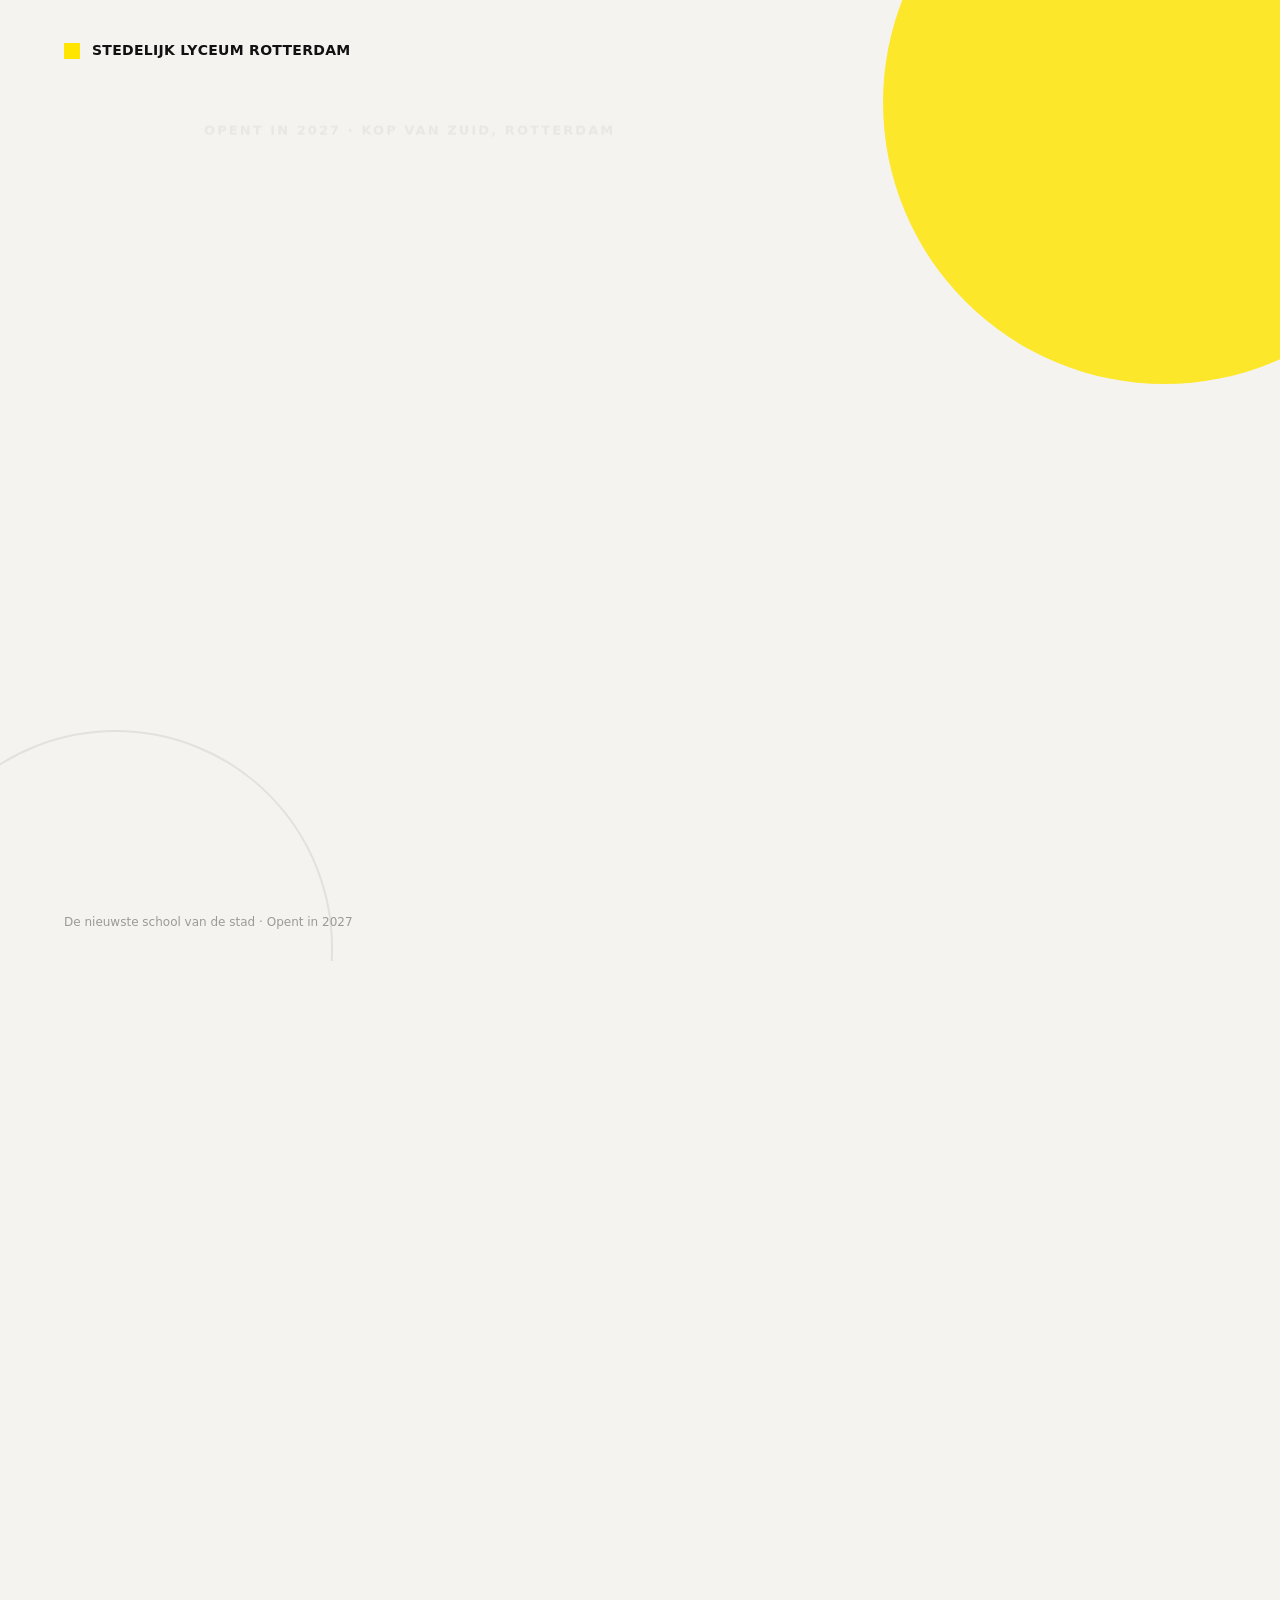
==== aanmelden.html @ 8a3d98a2 "Nieuwe openingsslide 'welkom.html' + naam-personalisatie (desktop & mobiel) - welkom.html: clean ope" ====
<!DOCTYPE html>
<html lang="nl">
<head>
<meta charset="utf-8">
<meta name="viewport" content="width=device-width, initial-scale=1">
<title>Aanmelden · Stedelijk Lyceum Rotterdam</title>
<meta name="description" content="Ruimte voor ongeveer 150 nieuwe leerlingen, havo, vwo en gymnasium. Laat je gegevens achter en blijf op de hoogte van onze open dagen.">
<script>(function(){var w=window.innerWidth||document.documentElement.clientWidth||0;if(w>0&&w<=820){window.location.replace('app.html');}})();</script>
<link rel="stylesheet" href="assets/site.css?v=46">
</head>
<body data-hero>
<div class="progress"></div>

<header class="nav nav--top">
  <div class="nav__in">
    <a class="brand" href="index.html"><span class="brand__dot"></span><span>Stedelijk <b>Ly</b>ceum Rotterdam</span></a>
    <nav class="nav__menu">
      <a class="nav__link" href="introductie.html">Introductie</a>
      <a class="nav__link" href="gebouw.html">Het gebouw</a>
      <a class="nav__link" href="kop-van-zuid.html">Kop van Zuid</a>
      <a class="nav__link" href="onderwijs.html">Onderwijs</a>
      <a class="nav__link" href="projecten.html">Projecten</a>
      <a class="nav__cta" href="aanmelden.html">Aanmelden</a>
      <!-- LAUNCH 2027: haal onderstaande regel uit commentaar en vul de Magister-URL in (bv. https://slr.magister.net) -->
      <!-- <a class="nav__login" href="https://slr.magister.net" target="_blank" rel="noopener">Inloggen <span class="ar">&#8599;</span></a> -->
    </nav>
    <button class="nav__burger" aria-label="Menu"><span></span><span></span><span></span></button>
  </div>
</header>

<section class="phero">
  <div class="phero__bg" data-parallax style="background-image:url('assets/photos/leerling-1.jpg')"></div>
  <div class="phero__grad"></div>
  <div class="phero__in wrap">
    <h1 class="h1" style="color:#fff;max-width:22ch">Zien we jou <span class="amp">hier?</span></h1>
    <p class="lead" style="color:#e8e6e2;margin-top:24px;max-width:52ch"><span data-naam-only hidden>Fijn dat je er bent, <span data-naam></span>. </span>In 2027 openen we onze deuren. We hebben ruimte voor ongeveer 150 nieuwe leerlingen, misschien wel voor jou.</p>
  </div>
</section>

<!-- INTRO -->
<section class="sec" style="padding-bottom:clamp(40px,4vw,64px)">
  <div class="wrap">
    <div class="dblock" data-reveal>
      <div class="dblock__img" style="background-image:url('assets/photos/groep.jpg')"></div>
      <div class="dblock__txt">
        <div class="kick">Word jij een van onze eerste leerlingen?</div>
        <h2 class="h2" style="margin-top:18px">Havo, vwo en <span class="mark">gymnasium</span></h2>
        <p class="body" style="margin-top:20px">Je kan bij ons havo-, vwo- en gymnasium-onderwijs volgen. Heb je een mavo/havo-advies? Dan ben je ook van harte welkom: je zit dan in een gemengde brugklas en krijgt de eerste twee jaar de kans om je te bewijzen op havo-niveau.</p>
      </div>
    </div>
  </div>
</section>

<!-- FORM -->
<section class="sec-sm dark">
  <div class="wrap">
    <div class="split" style="align-items:start">
      <div class="split__txt" data-reveal>
        <h2 class="h2" style="margin-top:20px">Laat je gegevens <span class="amp">achter</span></h2>
        <p class="body" style="margin-top:20px">Laat je gegevens achter en we sturen je een bericht zodra de datum van de open dag bekend is. Kom vooral langs, we willen je dolgraag ontmoeten.</p>
        <div class="done" data-done hidden style="margin-top:30px">
          <div class="done__k">We houden je op de hoogte</div>
          <div class="done__h">Tot dan,<br><span data-done-naam></span></div>
          <div class="done__rows">
            <div><b>Open dag</b><span>Datum volgt</span></div>
            <div><b>Advies</b><span data-done-advies></span></div>
            <div><b>Waar</b><span>Kop van Zuid, Rotterdam</span></div>
          </div>
        </div>
      </div>
      <div data-reveal data-reveal-d="1">
        <div class="form" data-form>
          <div class="field" data-required><label>Voornaam</label><input type="text" data-voornaam placeholder="Bijv. Amir"><div class="err">Vul je voornaam in</div></div>
          <div class="field" data-required><label>Achternaam</label><input type="text" placeholder="Bijv. El Amrani"><div class="err">Vul je achternaam in</div></div>
          <div class="field full" data-required><label>E-mail van je ouder of verzorger</label><input type="email" placeholder="naam@voorbeeld.nl"><div class="err">Vul een geldig e-mailadres in</div></div>
          <div class="field full" data-required><label>Je basisschool</label><input type="text" placeholder="Bijv. De Globetrotter"><div class="err">Vul je basisschool in</div></div>
          <div class="field full"><label>Welk advies heb je (waarschijnlijk)?</label>
            <div class="chips">
              <span class="chip">Mavo/havo</span><span class="chip">Havo</span><span class="chip">Vwo</span><span class="chip">Gymnasium</span><span class="chip is-on">Weet ik nog niet</span>
            </div>
          </div>
          <button class="btn btn--y form__submit" type="button" data-submit>Versturen <span class="ar">→</span></button>
        </div>
      </div>
    </div>
  </div>
</section>

<!-- STAY IN TOUCH -->
<section class="sec-sm">
  <div class="wrap">
    <div class="cards cards--3">
      <div class="card" data-reveal><h3 class="card__t">Onze <span class="amp">socials</span></h3><p class="card__b">Houd ze in de gaten voor het laatste nieuws en een kijkje achter de schermen.</p></div>
      <div class="card" data-reveal data-reveal-d="1"><h3 class="card__t">Onze <span class="amp">website</span></h3><p class="card__b">Kijk rustig rond en ontdek alles over de nieuwste school van de stad.</p></div>
      <div class="card card--y" data-reveal data-reveal-d="2"><h3 class="card__t">Onze open dagen</h3><p class="card__b">Kom naar onze open dagen, want we willen je dolgraag ontmoeten. Datum volgt.</p></div>
    </div>
  </div>
</section>

<nav class="pager">
  <a href="projecten.html"><span class="dir">← Vorige</span><span class="ttl">05 · Projecten</span></a>
  <a class="next" href="index.html"><span class="dir">Terug naar →</span><span class="ttl">Home</span></a>
</nav>

<footer class="foot">
  <div class="wrap">
    <div class="foot__top">
      <div class="foot__mark">Stedelijk <b>Ly</b>ceum<br>Rotterdam</div>
      <div class="foot__col">
        <h4>Ontdek</h4>
        <a href="introductie.html">Introductie</a>
        <a href="gebouw.html">Het gebouw</a>
        <a href="kop-van-zuid.html">Kop van Zuid</a>
        <a href="onderwijs.html">Onderwijs</a>
        <a href="projecten.html">Projecten</a>
      </div>
      <div class="foot__col">
        <h4>Praktisch</h4>
        <a href="aanmelden.html">Aanmelden</a>
        <a href="app.html">Bekijk de app</a>
        <a href="kop-van-zuid.html">Route &amp; bereikbaarheid</a>
      </div>
      <div class="foot__col">
        <h4>Officieel</h4>
        <a href="documenten.html">Documenten &amp; regelingen</a>
        <a href="privacy.html">Privacy &amp; AVG</a>
        <a href="documenten.html#toegankelijkheid">Toegankelijkheid</a>
        <span class="foot__soon">Inloggen (Magister) · <b>vanaf 2027</b></span>
      </div>
    </div>
    <div class="foot__bot">
      <span>Opent in 2027 · Kop van Zuid, Rotterdam</span>
      <span>© <span data-year>2026</span> Stedelijk Lyceum Rotterdam</span>
    </div>
  </div>
</footer>

<script src="assets/site.js?v=46"></script>
</body>
</html>
---- assets/site.css ----
/* ============================================================
   Stedelijk Lyceum Rotterdam — website design system
   ============================================================ */
@font-face{font-family:'Gilroy';src:url('../fonts/Gilroy-Light.ttf') format('truetype');font-weight:300;font-display:swap}
@font-face{font-family:'Gilroy';src:url('../fonts/Gilroy-Regular.ttf') format('truetype');font-weight:400;font-display:swap}
@font-face{font-family:'Gilroy';src:url('../fonts/Gilroy-SemiBold.ttf') format('truetype');font-weight:600;font-display:swap}
@font-face{font-family:'Gilroy';src:url('../fonts/Gilroy-Bold.ttf') format('truetype');font-weight:700;font-display:swap}
@font-face{font-family:'Gilroy';src:url('../fonts/Gilroy-ExtraBold.ttf') format('truetype');font-weight:800;font-display:swap}

:root{
  --ink:#111111; --ink-2:#1c1c1c; --paper:#ffffff; --bone:#f4f3f0; --line:#e6e4df;
  --accent:#ffe500; --accent-ink:#111111; --muted:#6c6a66;
  --nav-h:76px; --edge:clamp(20px,5vw,90px); --maxw:1560px; --read:1180px;
  --ease:cubic-bezier(.19,1,.22,1);
}
*{box-sizing:border-box}
html{-webkit-text-size-adjust:100%;scroll-behavior:smooth}
body{margin:0;background:var(--paper);color:var(--ink);font-family:'Gilroy',system-ui,sans-serif;
  font-weight:400;-webkit-font-smoothing:antialiased;overflow-x:hidden;line-height:1.5}
img{max-width:100%;display:block}
button,input,select,textarea{font-family:inherit}
::selection{background:var(--accent);color:#111}
::-webkit-scrollbar{width:10px;height:10px}
::-webkit-scrollbar-thumb{background:#cfccc6}
::-webkit-scrollbar-track{background:#f4f3f0}
a{color:inherit;text-decoration:none}

/* ---------- layout ---------- */
.wrap{width:100%;max-width:var(--maxw);margin:0 auto;padding-inline:var(--edge)}
.wrap-r{width:100%;max-width:var(--read);margin:0 auto;padding-inline:var(--edge)}
.sec{padding-block:clamp(72px,9vw,148px)}
.sec-sm{padding-block:clamp(48px,6vw,92px)}
.dark{background:var(--ink);color:#fff}
.bone{background:var(--bone)}
.hr{height:1px;background:var(--line);border:0;margin:0}
.dark .hr{background:rgba(255,255,255,.12)}

/* ---------- type ---------- */
.kick{display:inline-flex;align-items:center;gap:12px;font-weight:700;text-transform:uppercase;
  font-size:12px;letter-spacing:.2em;color:var(--muted)}
.kick::before{content:'';width:26px;height:2px;background:var(--accent)}
.dark .kick{color:#fff}
.display{font-weight:800;text-transform:uppercase;letter-spacing:-.025em;line-height:.86;margin:0;
  font-size:clamp(46px,8.2vw,132px)}
.h1{font-weight:800;text-transform:uppercase;letter-spacing:-.022em;line-height:.9;margin:0;
  font-size:clamp(40px,6vw,92px)}
.h2{font-weight:800;text-transform:uppercase;letter-spacing:-.02em;line-height:.92;margin:0;
  font-size:clamp(32px,4.2vw,64px)}
.h3{font-weight:800;text-transform:uppercase;letter-spacing:-.01em;line-height:.98;margin:0;
  font-size:clamp(21px,2vw,30px)}
.lead{font-weight:300;font-size:clamp(17px,1.5vw,23px);line-height:1.5;color:#33312e;max-width:40ch}
.dark .lead{color:#d7d5d0}
.body{font-weight:300;font-size:clamp(15px,1.15vw,17.5px);line-height:1.65;color:#4a4844}
.dark .body{color:#c7c5c0}
.mark{color:var(--ink);box-shadow:inset 0 -.16em 0 var(--accent)}
.dark .mark{color:#fff;box-shadow:inset 0 -.16em 0 var(--accent)}
.amp{color:var(--accent)}
.num-lead{font-weight:800;font-size:clamp(13px,1vw,15px);color:var(--accent)}

/* ---------- buttons ---------- */
.btn{position:relative;display:inline-flex;align-items:center;gap:14px;font-weight:700;
  text-transform:uppercase;font-size:13px;letter-spacing:.06em;padding:18px 30px;cursor:pointer;
  border:0;overflow:hidden;transition:transform .5s var(--ease),color .3s ease;isolation:isolate}
.btn .ar{transition:transform .5s var(--ease)}
.btn:hover .ar{transform:translateX(6px)}
.btn--y{background:var(--accent);color:#111}
.btn--dark{background:var(--ink);color:#fff}
.btn--ghost{background:transparent;color:currentColor;box-shadow:inset 0 0 0 2px currentColor;padding:16px 28px}
.btn--y::before,.btn--dark::before{content:'';position:absolute;inset:0;z-index:-1;
  background:var(--accent);transform:scaleX(0);transform-origin:left;transition:transform .5s var(--ease)}
.btn--y::before{background:#f2cf00}
/* hover: fill goes yellow, text stays dark & readable */
.btn--y:hover,.btn--dark:hover{color:#111}
.btn--y:hover::before,.btn--dark:hover::before{transform:scaleX(1)}
.btn--ghost:hover{background:var(--accent);color:#111;box-shadow:inset 0 0 0 2px var(--accent)}
.tlink{display:inline-flex;align-items:center;gap:9px;font-weight:700;text-transform:uppercase;
  font-size:12px;letter-spacing:.08em;padding-bottom:4px;position:relative}
.tlink::after{content:'';position:absolute;left:0;bottom:0;width:100%;height:2px;background:var(--accent);
  transform:scaleX(1);transform-origin:right;transition:transform .45s var(--ease)}
.tlink:hover::after{transform:scaleX(0)}
.tlink .ar{transition:transform .45s var(--ease)}.tlink:hover .ar{transform:translateX(5px)}

/* ---------- top nav ---------- */
.nav{position:fixed;inset:0 0 auto 0;height:var(--nav-h);z-index:100;display:flex;align-items:center;
  transition:background .4s ease,box-shadow .4s ease,transform .5s var(--ease)}
.nav__in{width:100%;max-width:var(--maxw);margin:0 auto;padding-inline:var(--edge);
  display:flex;align-items:center;justify-content:space-between;gap:24px}
.brand{font-weight:800;text-transform:uppercase;font-size:16px;letter-spacing:-.01em;line-height:1;
  display:flex;align-items:center;gap:11px}
.brand b{color:var(--accent)}
.brand__dot{width:12px;height:12px;background:var(--accent);flex:none}
.nav__menu{display:flex;align-items:center;gap:clamp(14px,2vw,34px)}
.nav__link{font-weight:600;font-size:15px;position:relative;padding:6px 0;color:inherit;opacity:.86}
.nav__link:hover{opacity:1}
.nav__link::after{content:'';position:absolute;left:0;bottom:0;height:2px;width:100%;background:var(--accent);
  transform:scaleX(0);transform-origin:left;transition:transform .4s var(--ease)}
.nav__link:hover::after,.nav__link.is-active::after{transform:scaleX(1)}
.nav__cta{font-weight:700;text-transform:uppercase;font-size:13px;letter-spacing:.05em;
  background:var(--ink);color:#fff;padding:12px 20px;transition:background .3s,color .3s}
.nav__cta:hover{background:var(--accent);color:#111}
/* subtiele login/portaal-link (Magister), klaar voor opening 2027 */
.nav__login{font-weight:700;text-transform:uppercase;font-size:12px;letter-spacing:.05em;
  opacity:.72;padding:6px 0;display:inline-flex;align-items:center;gap:6px;transition:opacity .3s}
.nav__login:hover{opacity:1}
/* transparent-over-hero state */
.nav--top{background:transparent;color:#fff}
.nav--top .nav__cta{background:var(--accent);color:#111}
.nav--solid{background:rgba(255,255,255,.9);color:#111;backdrop-filter:blur(14px);
  box-shadow:0 1px 0 var(--line)}
.nav--solid .nav__cta{background:var(--ink);color:#fff}
.nav--hidden{transform:translateY(-100%)}
.nav__burger{display:none}

/* scroll progress */
.progress{position:fixed;top:0;left:0;height:3px;width:0;background:var(--accent);z-index:120;
  transition:width .1s linear}

/* ---------- hero ---------- */
.hero{position:relative;min-height:100svh;display:flex;align-items:flex-end;overflow:hidden;color:#fff}
.hero__bg{position:absolute;inset:0;background-size:cover;background-position:50% 42%;
  filter:grayscale(100%) contrast(1.06);transform:scale(1.08);will-change:transform}
.hero__grad{position:absolute;inset:0;background:
  linear-gradient(180deg,rgba(0,0,0,.62),rgba(0,0,0,.05) 32%,rgba(0,0,0,.7) 82%,#0c0c0c 100%)}
.hero__in{position:relative;z-index:2;width:100%;padding-bottom:clamp(48px,7vw,104px);padding-top:120px}
.hero__display{margin:0}
.hero__display .ln{display:block;overflow:hidden}
.hero__display .ln>span{display:block;transform:translateY(105%);
  animation:rise .9s var(--ease) forwards}
.hero__display .ln:nth-child(2)>span{animation-delay:.09s}
.hero__display .ln:nth-child(3)>span{animation-delay:.18s}
@keyframes rise{to{transform:translateY(0)}}
.hero__tag{font-weight:600;font-size:clamp(18px,1.9vw,26px);margin:22px 0 0;opacity:0;
  animation:fade .8s ease .5s forwards}
.hero__lead{max-width:44ch;margin:20px 0 0;color:#dcdad6;opacity:0;animation:fade .8s ease .62s forwards}
.hero__cta{display:flex;flex-wrap:wrap;gap:14px;margin-top:38px;opacity:0;animation:fade .8s ease .74s forwards}
@keyframes fade{to{opacity:1}}
.hero__scroll{position:absolute;left:var(--edge);bottom:26px;z-index:3;display:flex;align-items:center;gap:12px;
  font-weight:700;text-transform:uppercase;font-size:11px;letter-spacing:.16em;color:#fff;opacity:.8}
.hero__scroll i{width:1px;height:40px;background:#fff;position:relative;overflow:hidden;display:block}
.hero__scroll i::after{content:'';position:absolute;inset:0;background:var(--accent);
  animation:scrolldn 1.8s var(--ease) infinite}
@keyframes scrolldn{0%{transform:translateY(-100%)}60%,100%{transform:translateY(100%)}}

/* ---------- homepage hero carousel (USP's) ---------- */
.sr-only{position:absolute;width:1px;height:1px;padding:0;margin:-1px;overflow:hidden;clip:rect(0,0,0,0);white-space:nowrap;border:0}
.hcar{position:relative;min-height:100svh;overflow:hidden;color:#fff;background:#0c0c0c}
.hcar__track{position:absolute;inset:0}
.hcar__slide{position:absolute;inset:0;display:flex;align-items:flex-end;opacity:0;visibility:hidden;
  transition:opacity 1.1s var(--ease),visibility 1.1s var(--ease)}
.hcar__slide.is-active{opacity:1;visibility:visible}
.hcar__bg{position:absolute;inset:0;background-size:cover;background-position:50% 46%;transform:scale(1.09);
  filter:grayscale(100%) contrast(1.06);transition:transform 8.5s var(--ease)}
.hcar__slide.is-active .hcar__bg{transform:scale(1)}
.hcar__grad{position:absolute;inset:0;background:
  linear-gradient(90deg,rgba(8,8,8,.74),rgba(8,8,8,.18) 52%,rgba(8,8,8,0) 74%),
  linear-gradient(180deg,rgba(8,8,8,.36),rgba(8,8,8,0) 30%,rgba(8,8,8,.72) 88%,#0c0c0c 100%)}
.hcar__in{position:relative;z-index:2;width:100%;padding-bottom:clamp(104px,10vw,166px);padding-top:132px}
.hcar__eye{display:inline-flex;align-items:center;gap:12px;font-weight:700;text-transform:uppercase;
  letter-spacing:.14em;font-size:12px;color:#fff}
.hcar__eye::before{content:'';width:26px;height:2px;background:var(--accent)}
.hcar__h{margin:22px 0 0;max-width:15ch;font-size:clamp(40px,6.4vw,104px)}
.hcar__lead{margin:26px 0 0;color:#fff;max-width:66ch;font-size:clamp(17px,1.5vw,22px);line-height:1.5}
.hcar__cta{margin-top:36px}
.hcar__in>*{opacity:0;transform:translateY(26px)}
.hcar__slide.is-active .hcar__eye{animation:hcup .8s var(--ease) .15s forwards}
.hcar__slide.is-active .hcar__h{animation:hcup .9s var(--ease) .26s forwards}
.hcar__slide.is-active .hcar__lead{animation:hcup .9s var(--ease) .42s forwards}
.hcar__slide.is-active .hcar__cta{animation:hcup .9s var(--ease) .56s forwards}
@keyframes hcup{to{opacity:1;transform:none}}
.hcar__nav{position:absolute;left:0;right:0;bottom:clamp(28px,3.6vw,52px);z-index:4;
  display:flex;gap:clamp(10px,1.4vw,22px);justify-content:center;padding:0 var(--edge)}
.hcar__seg{flex:1 1 0;max-width:230px;background:none;border:0;cursor:pointer;padding:0;text-align:left;color:#fff}
.hcar__seg-t{display:block;font-weight:700;text-transform:uppercase;letter-spacing:.08em;font-size:11px;
  opacity:.5;margin-bottom:10px;transition:opacity .4s ease}
.hcar__seg:hover .hcar__seg-t{opacity:.85}
.hcar__seg.is-active .hcar__seg-t{opacity:1}
.hcar__line{display:block;height:3px;background:rgba(255,255,255,.28);position:relative;overflow:hidden}
.hcar__line i{position:absolute;inset:0;background:var(--accent);transform:scaleX(0);transform-origin:left;will-change:transform}
@media(max-width:820px){.hcar__seg-t{display:none}}

/* page hero (chapter) */
.phero{position:relative;min-height:78svh;display:flex;align-items:flex-end;overflow:hidden;color:#fff}
.phero__bg{position:absolute;inset:0;background-size:cover;background-position:center;
  filter:grayscale(100%) contrast(1.05);transform:scale(1.08)}
.phero__grad{position:absolute;inset:0;background:linear-gradient(180deg,rgba(0,0,0,.55),rgba(0,0,0,.15) 40%,rgba(0,0,0,.72) 85%,#0c0c0c 100%)}
.phero__in{position:relative;z-index:2;width:100%;padding-bottom:clamp(40px,5vw,76px);padding-top:130px}
.phero__idx{font-weight:800;font-size:clamp(60px,9vw,150px);line-height:.8;color:transparent;
  -webkit-text-stroke:1.5px rgba(255,255,255,.5);letter-spacing:-.03em}

/* ---------- marquee ---------- */
.marquee{background:var(--accent);color:#111;overflow:hidden;border-block:0;padding-block:18px}
.marquee__track{display:flex;gap:0;width:max-content;animation:marq 32s linear infinite}
.marquee:hover .marquee__track{animation-play-state:paused}
.marquee span{font-weight:800;text-transform:uppercase;font-size:clamp(20px,2.4vw,34px);
  letter-spacing:-.01em;padding-inline:26px;white-space:nowrap;display:inline-flex;align-items:center;gap:26px}
.marquee span::after{content:'★';font-size:.6em;color:#111}
@keyframes marq{to{transform:translateX(-50%)}}

/* ---------- eyebrow section header ---------- */
.shead{display:grid;grid-template-columns:1fr;gap:22px;max-width:var(--read)}
.shead__row{display:flex;align-items:flex-end;justify-content:space-between;gap:30px;flex-wrap:wrap}

/* ---------- chapter cards (home index) ---------- */
.chapters{display:grid;grid-template-columns:repeat(12,1fr);gap:clamp(12px,1.4vw,20px)}
.chap{position:relative;overflow:hidden;display:flex;flex-direction:column;justify-content:flex-end;
  min-height:clamp(300px,32vw,460px);padding:clamp(24px,2.2vw,40px);color:#fff;text-decoration:none;
  grid-column:span 6;isolation:isolate}
.chap--tall{grid-column:span 6}
.chap--wide{grid-column:span 12}
.chap--third{grid-column:span 4}
@media(max-width:900px){.chap,.chap--third,.chap--wide{grid-column:span 12}}
.chap__img{position:absolute;inset:0;z-index:-2;background-size:cover;background-position:center;
  filter:grayscale(100%) contrast(1.04);transition:transform .9s var(--ease)}
.chap:hover .chap__img{transform:scale(1.07)}
.chap__scrim{position:absolute;inset:0;z-index:-1;background:linear-gradient(180deg,rgba(0,0,0,.08),rgba(0,0,0,.8))}
.chap__n{font-weight:800;font-size:14px;color:var(--accent);letter-spacing:.04em}
.chap__t{font-weight:800;text-transform:uppercase;font-size:clamp(24px,2.5vw,40px);line-height:.9;
  letter-spacing:-.015em;margin:auto 0 6px}
.chap__d{font-weight:400;font-size:14.5px;color:#e4e2de;max-width:42ch;
  max-height:0;opacity:0;overflow:hidden;transition:max-height .5s var(--ease),opacity .4s ease,margin .5s}
.chap:hover .chap__d{max-height:120px;opacity:1;margin-top:8px}
.chap__go{display:inline-flex;align-items:center;gap:10px;font-weight:700;text-transform:uppercase;
  font-size:12px;letter-spacing:.06em;margin-top:16px}
.chap__go .ar{transition:transform .5s var(--ease)}.chap:hover .chap__go .ar{transform:translateX(6px)}
.chap--panel{background:var(--accent);color:#111}
.chap--panel.dark2{background:var(--ink);color:#fff}
.chap--panel .chap__t{margin-top:0}

/* ---------- feature split ---------- */
.split{display:grid;grid-template-columns:1.02fr .98fr;gap:clamp(28px,4vw,80px);align-items:center}
.split--rev .split__txt{order:2}
@media(max-width:920px){.split{grid-template-columns:1fr}.split--rev .split__txt{order:0}}
.split__media{position:relative;overflow:hidden}
.split__media img{width:100%;height:100%;min-height:340px;object-fit:cover;
  filter:grayscale(100%) contrast(1.05);transition:transform 1s var(--ease)}
.split__media:hover img{transform:scale(1.05)}
.split__badge{position:absolute;left:0;bottom:0;background:var(--accent);color:#111;
  font-weight:800;text-transform:uppercase;font-size:13px;letter-spacing:.02em;padding:14px 20px}

/* ---------- stat band ---------- */
.stats{display:grid;grid-template-columns:repeat(4,1fr);gap:2px;background:var(--line)}
.dark .stats{background:rgba(255,255,255,.1)}
@media(max-width:720px){.stats{grid-template-columns:1fr 1fr}}
.stat{background:var(--paper);padding:clamp(28px,3vw,48px) clamp(22px,2vw,34px)}
.dark .stat{background:var(--ink)}
.stat b{display:block;font-weight:800;font-size:clamp(44px,5vw,74px);line-height:.86;color:var(--ink);letter-spacing:-.02em}
.dark .stat b{color:#fff}
.stat b .u{color:var(--accent)}
.stat span{display:block;font-weight:400;font-size:14px;color:var(--muted);margin-top:14px;max-width:24ch}

/* ---------- feature list rows ---------- */
.rows{border-top:1px solid var(--line)}
.dark .rows{border-color:rgba(255,255,255,.12)}
.row{display:grid;grid-template-columns:64px 1fr;gap:clamp(16px,3vw,48px);padding:clamp(26px,2.6vw,40px) 0;
  border-bottom:1px solid var(--line);align-items:start;transition:padding .4s var(--ease)}
.dark .row{border-color:rgba(255,255,255,.12)}
.row:hover{padding-inline:14px}
.row__n{font-weight:800;font-size:20px;color:var(--accent)}
.row__main{display:grid;grid-template-columns:.9fr 1.4fr;gap:clamp(12px,2.4vw,44px)}
@media(max-width:760px){.row__main{grid-template-columns:1fr;gap:10px}}
.row__k{font-weight:700;text-transform:uppercase;font-size:11px;letter-spacing:.12em;color:var(--accent);margin-bottom:8px}
.row__t{font-weight:800;text-transform:uppercase;font-size:clamp(19px,1.9vw,27px);line-height:.98}
.row__b{font-weight:300;font-size:15.5px;line-height:1.6;color:#4a4844}
.dark .row__b{color:#c7c5c0}

/* ---------- pull quote ---------- */
.pull{font-weight:800;text-transform:uppercase;line-height:.98;letter-spacing:-.015em;
  font-size:clamp(28px,4vw,60px);margin:0}
.pull em{font-style:normal;color:var(--accent)}
.dark .pull em{color:var(--accent)}
.light .pull em{color:var(--ink);box-shadow:inset 0 -.14em 0 var(--accent)}

/* ---------- cards grid (generic) ---------- */
.cards{display:grid;gap:16px}
.cards--3{grid-template-columns:repeat(3,1fr)}
.cards--2{grid-template-columns:1fr 1fr}
.cards--4{grid-template-columns:repeat(4,1fr)}
@media(max-width:1000px){.cards--3,.cards--4{grid-template-columns:1fr 1fr}}
@media(max-width:640px){.cards{grid-template-columns:1fr!important}}
.card{padding:clamp(26px,2.4vw,38px);background:var(--bone);position:relative;overflow:hidden;
  transition:transform .5s var(--ease)}
.dark .card{background:var(--ink-2)}
.card:hover{transform:translateY(-6px)}
.card--y{background:var(--accent);color:#111}
.card__n{font-weight:800;font-size:30px;color:var(--accent);line-height:1;margin-bottom:18px}
.card--y .card__n{color:#111}
.card__t{font-weight:800;text-transform:uppercase;font-size:19px;line-height:1.02;margin:0 0 12px}
.card__b{font-weight:300;font-size:14.5px;line-height:1.6;color:#4a4844;margin:0}
.dark .card__b{color:#bdbbb6}.card--y .card__b{color:#242424}

/* ---------- steps (numbered timeline) ---------- */
.steps{display:grid;grid-template-columns:repeat(4,1fr);gap:14px}
@media(max-width:1000px){.steps{grid-template-columns:1fr 1fr}}
@media(max-width:560px){.steps{grid-template-columns:1fr}}
.step{padding:28px 26px;background:var(--bone);position:relative;overflow:hidden}
.dark .step{background:var(--ink-2)}
.step__n{font-weight:800;font-size:34px;color:var(--accent);line-height:1}
.step__t{font-weight:800;text-transform:uppercase;font-size:15px;line-height:1.05;margin:16px 0 8px}
.step__b{font-weight:300;font-size:13.5px;line-height:1.55;color:#4a4844;margin:0}
.dark .step__b{color:#bdbbb6}
.step::before{content:'';position:absolute;left:0;top:0;height:4px;width:0;background:var(--accent);transition:width .6s var(--ease)}
.step:hover::before{width:100%}

/* ---------- project cards (with photo) ---------- */
.projs{display:grid;grid-template-columns:repeat(5,1fr);gap:12px}
@media(max-width:1100px){.projs{grid-template-columns:repeat(3,1fr)}}
@media(max-width:640px){.projs{grid-template-columns:1fr 1fr}}
.proj{position:relative;aspect-ratio:3/4;overflow:hidden;display:block;cursor:pointer}
.proj__img{position:absolute;inset:0;background-size:cover;background-position:center;
  filter:grayscale(100%) contrast(1.05);transition:transform .8s var(--ease)}
.proj:hover .proj__img,.proj.is-hot .proj__img{transform:scale(1.07)}
.proj__poster{position:absolute;inset:0;width:100%;height:100%;object-fit:cover;object-position:50% 100%;
  filter:contrast(1.03);z-index:0;transition:transform .8s var(--ease)}
.proj:hover .proj__poster,.proj.is-hot .proj__poster{transform:scale(1.07)}
.proj__vid{position:absolute;inset:0;width:100%;height:100%;object-fit:cover;object-position:50% 100%;
  filter:contrast(1.03);opacity:0;z-index:1;transition:transform .8s var(--ease),opacity .35s ease}
.proj:hover .proj__vid,.proj.is-hot .proj__vid{transform:scale(1.07)}
.proj:hover .proj__vid{opacity:1}
.proj__scrim{position:absolute;inset:0;z-index:2;transition:opacity .45s var(--ease);
  background:linear-gradient(180deg,rgba(0,0,0,.72),rgba(0,0,0,.12) 42%,rgba(0,0,0,0) 64%)}
.proj.is-hot{outline:3px solid var(--accent);outline-offset:-3px}
/* video cards: fade card chrome on hover so the branded clip plays full-bleed */
.proj:has(.proj__vid):hover .proj__scrim,.proj:has(.proj__vid):hover .proj__c{opacity:0}
.proj__c{position:absolute;inset:0;z-index:3;padding:16px;display:flex;flex-direction:column;justify-content:flex-start;color:#fff;transition:opacity .45s var(--ease)}
.proj__p{font-weight:700;text-transform:uppercase;font-size:9px;letter-spacing:.1em;color:var(--accent)}
.proj__n{font-weight:800;text-transform:uppercase;font-size:16px;line-height:.95;margin-top:7px}

/* ---------- interactive map ---------- */
.maprow{display:grid;grid-template-columns:1.35fr 1fr;gap:clamp(16px,2vw,34px);align-items:stretch}
@media(max-width:940px){.maprow{grid-template-columns:1fr}}
.map{position:relative;width:100%;aspect-ratio:402/376;background:#000;overflow:hidden;user-select:none}
.map__img{position:absolute;inset:0;background:url('photos/rotterdam-map.jpg') center/cover;filter:contrast(1.06) brightness(.9)}
.map__line{position:absolute;height:2px;background:rgba(255,229,0,.5);transform-origin:0 50%;
  box-shadow:0 0 6px rgba(255,229,0,.45);pointer-events:none;z-index:2}
.map__spot{position:absolute;transform:translate(-50%,-50%);z-index:4;cursor:pointer}
.map__dot{width:30px;height:30px;border-radius:50%;background:var(--accent);color:#111;display:flex;
  align-items:center;justify-content:center;font-weight:700;font-size:13px;
  box-shadow:0 0 10px rgba(255,229,0,.6);transition:all .22s var(--ease)}
.map__spot.is-hot{z-index:6}
.map__spot.is-hot .map__dot{width:44px;height:44px;font-size:17px;
  box-shadow:0 0 0 5px rgba(255,229,0,.22),0 0 24px rgba(255,229,0,.95)}
.map__tag{position:absolute;left:50%;top:-30px;transform:translateX(-50%);white-space:nowrap;
  background:var(--accent);color:#111;font-weight:700;text-transform:uppercase;font-size:10px;
  letter-spacing:.08em;padding:4px 8px;opacity:0;transition:opacity .2s}
.map__spot.is-hot .map__tag{opacity:1}
.map__pin{position:absolute;transform:translate(-50%,-100%);z-index:8;pointer-events:none;
  display:flex;flex-direction:column;align-items:center}
.map__pin b{background:var(--accent);color:#111;font-weight:700;text-transform:uppercase;font-size:10px;
  letter-spacing:.06em;padding:4px 8px;margin-bottom:7px;box-shadow:0 0 14px rgba(255,229,0,.7)}
.map__pin i{width:34px;height:34px;background:var(--accent);border-radius:50% 50% 50% 0;transform:rotate(-45deg);
  border:2px solid #111;box-shadow:0 0 0 5px rgba(255,229,0,.2),0 0 26px rgba(255,229,0,1);
  display:flex;align-items:center;justify-content:center}
.map__pin i::after{content:'';width:10px;height:10px;border-radius:50%;background:#111}
.mapcap{display:flex;flex-direction:column;justify-content:flex-start;background:#000;padding:clamp(26px,2.6vw,44px)}
.mapcap__m{font-weight:700;text-transform:uppercase;font-size:11px;letter-spacing:.12em;color:var(--accent);margin-bottom:14px}
.mapcap__n{font-weight:800;text-transform:uppercase;font-size:clamp(24px,2.3vw,36px);line-height:.92;color:#fff}
.mapcap__t{font-weight:300;font-size:15px;line-height:1.55;color:#fff;margin:16px 0 0}
.mapcap__l{list-style:none;margin:22px 0 0;padding:0;display:flex;flex-direction:column;gap:11px}
.mapcap__l li{display:flex;gap:11px;font-weight:300;font-size:13.5px;line-height:1.45;color:#fff}
.mapcap__l li::before{content:'';width:7px;height:7px;background:var(--accent);flex:none;margin-top:6px}

/* ---------- form ---------- */
.form{display:grid;grid-template-columns:1fr 1fr;gap:18px}
@media(max-width:760px){.form{grid-template-columns:1fr}}
.field label{display:block;font-weight:700;text-transform:uppercase;font-size:10px;letter-spacing:.12em;color:var(--muted);margin-bottom:9px}
.field input{width:100%;background:var(--bone);border:1px solid var(--line);color:var(--ink);
  font-weight:300;font-size:16px;padding:16px;transition:border-color .25s,background .25s}
.field input:focus{outline:none;border-color:var(--accent);background:#fff}
.dark .field input{background:var(--ink-2);border-color:rgba(255,255,255,.14);color:#fff}
.field.full{grid-column:1/-1}
.field .err{display:none;font-weight:700;text-transform:uppercase;font-size:10px;letter-spacing:.08em;color:#d33;margin-top:8px}
.field.invalid .err{display:block}
.field.invalid input{border-color:#d33}
.chips{display:flex;flex-wrap:wrap;gap:6px}
.chip{font-weight:700;text-transform:uppercase;font-size:12px;letter-spacing:.05em;padding:12px 15px;
  background:var(--bone);border:1px solid var(--line);cursor:pointer;transition:all .2s}
.dark .chip{background:var(--ink-2);border-color:rgba(255,255,255,.14);color:#fff}
.chip.is-on{background:var(--accent);color:#111;border-color:var(--accent)}
.form__submit{grid-column:1/-1;justify-self:start}
.done{background:var(--accent);color:#111;padding:clamp(30px,3vw,52px)}
.done__k{font-weight:700;text-transform:uppercase;font-size:11px;letter-spacing:.14em;margin-bottom:14px}
.done__h{font-weight:800;text-transform:uppercase;font-size:clamp(30px,3.4vw,50px);line-height:.86}
.done__rows{margin-top:26px;border-top:1px solid rgba(0,0,0,.18);padding-top:20px;display:flex;flex-direction:column;gap:13px}
.done__rows div{display:flex;justify-content:space-between;gap:14px;font-weight:400;font-size:14.5px}
.done__rows b{font-weight:700;text-transform:uppercase;font-size:10px;letter-spacing:.1em}

/* ---------- chapter pager ---------- */
.pager{display:grid;grid-template-columns:1fr 1fr;gap:2px;background:var(--line)}
@media(max-width:640px){.pager{grid-template-columns:1fr}}
.pager a{background:var(--paper);padding:clamp(28px,3vw,52px) var(--edge);display:flex;flex-direction:column;
  gap:10px;transition:background .35s}
.pager a:hover{background:var(--bone)}
.pager .dir{font-weight:700;text-transform:uppercase;font-size:11px;letter-spacing:.12em;color:var(--muted)}
.pager .ttl{font-weight:800;text-transform:uppercase;font-size:clamp(22px,2.4vw,36px);line-height:.95}
.pager .next{text-align:right;align-items:flex-end}

/* ---------- footer ---------- */
.foot{background:#0c0c0c;color:#fff;padding-block:clamp(56px,6vw,90px)}
.foot__top{display:grid;grid-template-columns:1.3fr 1fr 1fr 1fr;gap:36px;padding-bottom:44px;border-bottom:1px solid rgba(255,255,255,.12)}
@media(max-width:1024px){.foot__top{grid-template-columns:1fr 1fr}}
@media(max-width:820px){.foot__top{grid-template-columns:1fr}}
.foot__mark{font-weight:800;text-transform:uppercase;font-size:clamp(30px,4vw,58px);line-height:.9;letter-spacing:-.02em}
.foot__mark b{color:var(--accent)}
.foot__col h4{font-weight:700;text-transform:uppercase;font-size:11px;letter-spacing:.14em;color:#8a8884;margin:0 0 18px}
.foot__col a{display:block;font-weight:400;font-size:15px;color:#d7d5d0;padding:7px 0}
.foot__col a:hover{color:var(--accent)}
.foot__soon{display:block;font-size:14px;color:#6f6d68;padding:7px 0}
.foot__soon b{color:#9c9a95;font-weight:600}
.foot__bot{display:flex;justify-content:space-between;gap:20px;flex-wrap:wrap;padding-top:26px;color:#75736f;font-size:13px}

/* ---------- documenten & regelingen ---------- */
.docgroup{margin-top:clamp(30px,4vw,56px)}
.docgroup__h{font-weight:800;font-size:clamp(15px,1.5vw,18px);text-transform:uppercase;letter-spacing:.03em;
  padding-bottom:14px;border-bottom:2px solid var(--ink);margin:0 0 4px}
.docitem{display:grid;grid-template-columns:1fr auto;gap:24px;align-items:start;
  padding:22px 0;border-bottom:1px solid var(--line)}
.docitem__t{font-weight:800;font-size:clamp(17px,1.7vw,21px);line-height:1.2}
a.docitem__t{color:inherit;transition:color .25s}
a.docitem__t:hover{color:#000;box-shadow:inset 0 -.12em 0 var(--accent)}
.docitem__d{color:#5c5a55;margin-top:7px;max-width:62ch;font-size:15px;line-height:1.55}
.docitem__s{justify-self:end;white-space:nowrap;font-weight:800;text-transform:uppercase;
  font-size:10.5px;letter-spacing:.08em;padding:8px 13px;border-radius:999px;margin-top:2px}
.docitem__s--ok{background:var(--accent);color:#111}
.docitem__s--soon{background:#efedea;color:#6b6963}
@media(max-width:600px){.docitem{grid-template-columns:1fr;gap:10px}.docitem__s{justify-self:start}}
/* leesbare tekstpagina (privacy e.d.) */
.doc-prose{max-width:74ch}
.doc-prose h2{font-weight:800;font-size:clamp(20px,2.2vw,28px);margin:clamp(30px,3.4vw,46px) 0 12px}
.doc-prose h3{font-weight:800;font-size:clamp(16px,1.7vw,19px);margin:26px 0 8px}
.doc-prose p{color:#3f3d39;line-height:1.65;margin:0 0 14px}
.doc-prose ul{margin:0 0 16px;padding-left:20px;color:#3f3d39;line-height:1.65}
.doc-prose li{margin:0 0 7px}
.doc-prose a{color:#111;box-shadow:inset 0 -.12em 0 var(--accent)}
.doc-note{background:var(--bone);border:1px solid var(--line);padding:18px 22px;margin:26px 0;
  font-size:14.5px;color:#4a4844;line-height:1.6}

/* ---------- reveal animation ---------- */
[data-reveal]{opacity:0;transform:translateY(30px);transition:opacity .8s var(--ease),transform .8s var(--ease)}
[data-reveal].is-in{opacity:1;transform:none}
[data-reveal-d="1"]{transition-delay:.08s}[data-reveal-d="2"]{transition-delay:.16s}
[data-reveal-d="3"]{transition-delay:.24s}[data-reveal-d="4"]{transition-delay:.32s}
[data-reveal-d="5"]{transition-delay:.4s}[data-reveal-d="6"]{transition-delay:.48s}
@media(prefers-reduced-motion:reduce){
  *{animation:none!important;transition:none!important}
  [data-reveal]{opacity:1;transform:none}
  .hero__display .ln>span{transform:none}
  .hero__tag,.hero__lead,.hero__cta{opacity:1}
}

/* ---------- mobile nav ---------- */
@media(max-width:900px){
  :root{--nav-h:64px}
  .nav__menu{position:fixed;inset:var(--nav-h) 0 auto 0;flex-direction:column;align-items:flex-start;
    gap:0;background:#0c0c0c;color:#fff;padding:10px var(--edge) 30px;transform:translateY(-140%);
    transition:transform .5s var(--ease);box-shadow:0 20px 40px rgba(0,0,0,.3)}
  .nav.is-open .nav__menu{transform:translateY(0)}
  .nav__link{font-size:22px;font-weight:800;text-transform:uppercase;padding:14px 0;width:100%;
    border-bottom:1px solid rgba(255,255,255,.1);opacity:1;color:#fff}
  .nav__link::after{display:none}
  .nav__cta{margin-top:16px}
  .nav__burger{display:flex;flex-direction:column;justify-content:center;gap:5px;width:42px;height:42px;
    background:none;border:0;cursor:pointer;padding:0}
  .nav__burger span{display:block;height:2px;width:26px;background:currentColor;transition:transform .35s,opacity .3s}
  .nav.is-open .nav__burger span:nth-child(1){transform:translateY(7px) rotate(45deg)}
  .nav.is-open .nav__burger span:nth-child(2){opacity:0}
  .nav.is-open .nav__burger span:nth-child(3){transform:translateY(-7px) rotate(-45deg)}
  .nav.is-open{background:#0c0c0c;color:#fff}
}

/* ============================================================
   Homepage mozaïek — de "blokken" (uit de vorige versie)
   ============================================================ */
.dk-mosaic{max-width:1680px;margin:0 auto;padding:clamp(40px,4vw,64px) var(--edge) clamp(64px,7vw,110px);display:grid;grid-template-columns:repeat(4,1fr);gap:18px;box-sizing:border-box}
@media(max-width:1240px){.dk-mosaic{grid-template-columns:repeat(2,1fr)}}
@media(max-width:620px){.dk-mosaic{grid-template-columns:1fr}}
.dk-cell{position:relative;aspect-ratio:1/1;overflow:hidden;display:block;text-decoration:none;border:0}
.dk-cell.txt{padding:0;box-sizing:border-box}
.dk-c-face{position:absolute;inset:0;padding:34px 30px;display:flex;flex-direction:column;box-sizing:border-box;transition:opacity .3s ease}
.dk-c-back{opacity:0;justify-content:center;pointer-events:none}
.dk-cell.txt:hover .dk-c-front{opacity:0}
.dk-cell.txt:hover .dk-c-back{opacity:1;pointer-events:auto}
.dk-cell.y{background:#ffe500;color:#000}
.dk-cell.g{background:#7c7c7c;color:#fff}
.dk-cell.b{background:#161616;color:#fff}
.dk-c-eye{font-weight:700;text-transform:uppercase;font-size:12.5px;letter-spacing:.14em;opacity:.72}
.dk-c-h{font-weight:800;text-transform:uppercase;font-size:clamp(30px,2.8vw,50px);line-height:.9;letter-spacing:-.015em;margin-top:auto}
.dk-c-h em{font-style:normal}
.dk-cell.g .dk-c-h em,.dk-cell.b .dk-c-h em{color:#ffe500}
.dk-c-teaser{font-weight:400;font-size:clamp(14px,1.15vw,17.5px);line-height:1.42;margin:0}
.dk-cell.y .dk-c-teaser{color:#111}
.dk-cell.g .dk-c-teaser,.dk-cell.b .dk-c-teaser{color:#fff}
.dk-c-btn{align-self:flex-start;margin-top:22px;background:#000;color:#fff;font-weight:700;text-transform:uppercase;font-size:12px;letter-spacing:.05em;padding:13px 24px;transition:background .3s ease,color .3s ease}
.dk-cell.b .dk-c-btn{background:#fff;color:#000}
.dk-c-btn:hover{background:var(--accent);color:#111}
.dk-c-img{position:absolute;inset:0;background-size:cover;background-position:center;filter:grayscale(100%) contrast(1.04);transition:transform .55s ease}
.dk-cell.img:hover .dk-c-img{transform:scale(1.05)}
.dk-feat{grid-column:1/-1;display:grid;grid-template-columns:1.05fr .95fr;gap:18px;margin-bottom:2px}
.dk-feat-txt{background:#ffe500;color:#000;padding:clamp(44px,4.4vw,68px);display:flex;flex-direction:column;justify-content:center}
.dk-feat-kicker{font-weight:700;text-transform:uppercase;font-size:12px;letter-spacing:.18em;margin-bottom:20px}
.dk-feat-h{font-weight:800;text-transform:uppercase;font-size:clamp(30px,3.3vw,50px);line-height:.94;letter-spacing:-.02em;margin:0}
.dk-feat-b{font-weight:300;font-size:16.5px;line-height:1.62;margin:22px 0 0;max-width:520px}
.dk-feat-btn{align-self:flex-start;margin-top:30px;background:#161616;color:#fff;font-weight:700;text-transform:uppercase;font-size:13px;letter-spacing:.05em;padding:16px 30px;text-decoration:none;transition:transform .14s}
.dk-feat-btn:hover{transform:translateX(4px)}
.dk-feat-img{background-size:cover;background-position:center;filter:grayscale(100%) contrast(1.04);min-height:440px}
@media(max-width:1240px){.dk-feat{grid-template-columns:1fr}.dk-feat-img{min-height:300px}}

/* ---------- compact media block (zoals het homepage-feature-blok) ---------- */
.dblock{display:grid;grid-template-columns:1fr 1fr;min-height:clamp(400px,40vw,510px)}
.dblock--rev .dblock__txt{order:2}
@media(max-width:900px){.dblock{grid-template-columns:1fr}.dblock--rev .dblock__txt{order:0}.dblock__img{min-height:300px}}
.dblock__img{background-size:cover;background-position:center;filter:grayscale(100%) contrast(1.05);min-height:320px}
.dblock__txt{background:var(--accent);color:#111;display:flex;flex-direction:column;justify-content:center;padding:clamp(34px,4vw,64px)}
.dark .dblock__txt{background:var(--ink-2)}
/* content afstemmen op de gele achtergrond */
.dblock__txt .kick{color:#111}
.dblock__txt .kick::before{background:#111}
.dblock__txt .mark,.dblock__txt .amp{color:#111}
.dblock__txt .mark{box-shadow:inset 0 -.16em 0 #fff}
.dblock__txt .body{color:#2b2a27}

/* ---------- redenen (introductie) — gelijk vormgegeven, met foto ---------- */
.reasons{display:grid;grid-template-columns:repeat(3,1fr);gap:16px}
@media(max-width:900px){.reasons{grid-template-columns:1fr;max-width:520px;margin-inline:auto}}
.reason{position:relative;display:flex;flex-direction:column;background:var(--bone);overflow:hidden;
  text-decoration:none;transition:transform .5s var(--ease),box-shadow .5s var(--ease)}
.reason:hover{transform:translateY(-8px);box-shadow:0 26px 54px -26px rgba(0,0,0,.4)}
.reason__media{position:relative;aspect-ratio:16/11;overflow:hidden}
.reason__img{position:absolute;inset:0;background-size:cover;background-position:center;
  filter:grayscale(100%) contrast(1.05);transition:transform .8s var(--ease)}
.reason:hover .reason__img{transform:scale(1.07)}
.reason__num{position:absolute;left:0;bottom:0;background:var(--accent);color:#111;font-weight:800;
  font-size:20px;width:54px;height:54px;display:flex;align-items:center;justify-content:center}
.reason__b{padding:clamp(26px,2vw,36px);display:flex;flex-direction:column;flex:1}
.reason__t{font-weight:800;text-transform:uppercase;font-size:clamp(20px,1.55vw,25px);line-height:1.04;margin:0 0 14px}
.reason__d{font-weight:300;font-size:14.5px;line-height:1.62;color:#4a4844;margin:0}
.reason__go{margin-top:auto;padding-top:24px;display:inline-flex;align-items:center;gap:10px;
  font-weight:700;text-transform:uppercase;font-size:12px;letter-spacing:.08em;color:var(--ink)}
.reason__go .ar{transition:transform .45s var(--ease)}
.reason:hover .reason__go .ar{transform:translateX(6px)}

/* ---------- interactieve stepper (onderwijs: in zeven stappen) ---------- */
.stepper{margin-top:clamp(28px,3vw,48px)}
.stepper__track{display:grid;grid-template-columns:repeat(7,1fr);gap:8px;margin-bottom:14px}
@media(max-width:720px){.stepper__track{grid-template-columns:repeat(4,1fr)}}
.stepper__step{position:relative;border:0;background:var(--bone);color:var(--ink);font-weight:800;
  font-size:clamp(15px,1.3vw,19px);padding:16px 0;cursor:pointer;overflow:hidden;
  transition:background .25s,color .25s}
.stepper__step::after{content:'';position:absolute;left:0;bottom:0;height:3px;width:100%;background:var(--accent);
  transform:scaleX(0);transform-origin:left;transition:transform .35s var(--ease)}
.stepper__step:hover{background:#e9e7e2}
.stepper__step.is-active{background:var(--ink);color:#fff}
.stepper__step.is-active::after,.stepper__step.is-done::after{transform:scaleX(1)}
.stepper__body{display:grid;grid-template-columns:auto 1fr;gap:clamp(20px,3vw,52px);align-items:start;
  background:var(--ink);color:#fff;padding:clamp(30px,3.2vw,58px)}
@media(max-width:640px){.stepper__body{grid-template-columns:1fr;gap:10px}}
.stepper__big{font-weight:800;font-size:clamp(66px,8.5vw,140px);line-height:.74;color:var(--accent);letter-spacing:-.03em}
.stepper__h{font-weight:800;text-transform:uppercase;font-size:clamp(24px,2.6vw,40px);line-height:1;margin:0 0 14px;color:#fff}
.stepper__p{font-weight:300;font-size:clamp(15px,1.2vw,18px);line-height:1.6;color:#cfcdc8;margin:0;max-width:60ch;min-height:3.2em}
.stepper__nav{display:flex;gap:2px;margin-top:22px}
.stepper__arrow{border:0;background:#2b2b2b;color:#fff;font-weight:700;text-transform:uppercase;font-size:12px;
  letter-spacing:.05em;padding:13px 22px;cursor:pointer;transition:background .25s,color .25s}
.stepper__arrow:hover{background:var(--accent);color:#111}
.stepper__arrow[disabled]{background:rgba(255,255,255,.07);color:#6b6b6b;cursor:default}

/* ---------- jaren-kaarten op zwart ---------- */
.ycards{display:grid;grid-template-columns:repeat(4,1fr);gap:14px}
@media(max-width:1000px){.ycards{grid-template-columns:1fr 1fr}}
@media(max-width:560px){.ycards{grid-template-columns:1fr}}
.ycard{position:relative;background:#1d1d1d;padding:clamp(26px,2.3vw,36px);overflow:hidden;transition:transform .5s var(--ease)}
.ycard::before{content:'';position:absolute;top:0;left:0;height:3px;width:100%;background:var(--accent)}
.ycard:hover{transform:translateY(-6px)}
.ycard b{display:block;font-weight:800;font-size:30px;color:var(--accent);line-height:1;margin-bottom:16px}
.ycard h3{font-weight:800;text-transform:uppercase;font-size:19px;margin:0 0 12px;color:#fff}
.ycard p{font-weight:300;font-size:14.5px;line-height:1.6;color:#bdbbb6;margin:0}

/* ---------- twee kanten (strak: kop + cijferstrip + 2 gelijke cards) ---------- */
.tk__head{max-width:var(--read)}
.tk__h{font-weight:800;text-transform:uppercase;letter-spacing:-.01em;line-height:1;font-size:clamp(24px,2.7vw,40px);margin:16px 0 0}
.tk__h em{font-style:normal;color:var(--accent)}
.tk__intro{font-weight:300;font-size:clamp(15px,1.15vw,16.5px);line-height:1.6;color:#4a4844;margin:18px 0 0;max-width:70ch}
.tk__stats{display:flex;flex-wrap:wrap;gap:clamp(28px,4vw,64px);margin-top:clamp(24px,2.6vw,34px);
  padding-top:clamp(20px,2vw,26px);border-top:1px solid var(--line)}
.tk__stat{display:flex;align-items:center;gap:16px}
.tk__num{font-weight:800;font-size:clamp(34px,3.4vw,50px);line-height:.86;color:var(--accent)}
.tk__lbl{font-weight:300;font-size:14.5px;line-height:1.35;color:#4a4844;max-width:18ch}
.tk__cards{display:grid;grid-template-columns:1fr 1fr;gap:clamp(16px,2vw,24px);margin-top:clamp(30px,3.2vw,46px)}
@media(max-width:680px){.tk__cards{grid-template-columns:1fr}}
.tk__card{background:var(--paper);border:1px solid var(--line);padding:clamp(30px,3vw,50px);position:relative;
  overflow:hidden;display:flex;flex-direction:column;min-height:clamp(300px,26vw,380px);outline:none;
  transition:transform .5s var(--ease),box-shadow .5s var(--ease)}
.tk__card::before{content:'';position:absolute;left:0;top:0;height:4px;width:100%;background:var(--accent)}
.tk__card:hover,.tk__card:focus-visible{transform:translateY(-8px);box-shadow:0 34px 64px -30px rgba(0,0,0,.5)}
.tk__e{font-weight:800;text-transform:uppercase;font-size:12px;letter-spacing:.16em;color:#c9a300;margin-bottom:16px}
.tk__t{font-weight:800;text-transform:uppercase;font-size:clamp(24px,2.4vw,34px);line-height:1;letter-spacing:-.01em;margin:0 0 16px}
.tk__b{font-weight:300;font-size:15.5px;line-height:1.6;color:#4a4844;margin:0 0 28px;max-width:38ch}
.tk__go{margin-top:auto;font-weight:800;font-size:28px;line-height:1;color:var(--accent);transition:transform .5s var(--ease)}
.tk__card:hover .tk__go,.tk__card:focus-visible .tk__go{transform:translateX(10px)}
/* ---------- interactieve split-experience: in de klas ÉN de stad in ---------- */
.duo2{position:relative;display:flex;gap:0;height:clamp(400px,46vw,600px);
  margin-top:clamp(30px,3.2vw,46px);background:#0f0f0f;overflow:hidden}
@media(max-width:680px){.duo2{flex-direction:column;height:auto}}
.duo2__panel{position:relative;flex:1 1 0;min-width:0;overflow:hidden;cursor:pointer;outline:none;
  transition:flex-grow .65s var(--ease)}
.duo2__panel:hover,.duo2__panel:focus-visible{flex-grow:1.75}
@media(max-width:680px){.duo2__panel{flex:none;min-height:320px}}
.duo2__panel--in{background:#0f0f0f}
.duo2__img{position:absolute;inset:0;background-size:cover;background-position:center;
  filter:grayscale(100%) contrast(1.06);transform:scale(1.06);transition:transform .9s var(--ease)}
.duo2__panel:hover .duo2__img,.duo2__panel:focus-visible .duo2__img{transform:scale(1)}
.duo2__scrim{position:absolute;inset:0;background:linear-gradient(180deg,rgba(0,0,0,.15),rgba(0,0,0,.2) 42%,rgba(0,0,0,.86))}
.duo2__c{position:absolute;left:0;right:0;bottom:0;z-index:2;padding:clamp(28px,2.8vw,48px);color:#fff;
  transition:opacity .45s var(--ease),transform .45s var(--ease)}
.duo2__eye{display:inline-flex;align-items:center;gap:11px;font-weight:800;text-transform:uppercase;
  font-size:12px;letter-spacing:.16em;color:var(--accent);margin-bottom:12px}
.duo2__eye::before{content:'';width:24px;height:2px;background:var(--accent)}
.duo2__t{font-weight:800;text-transform:uppercase;letter-spacing:-.01em;line-height:.96;
  font-size:clamp(26px,3vw,46px);margin:0}
.duo2__b{font-weight:300;font-size:clamp(15px,1.15vw,16.5px);line-height:1.5;color:#e8e6e2;
  margin:12px 0 0;max-width:40ch;opacity:0;transform:translateY(10px);
  transition:opacity .5s var(--ease),transform .5s var(--ease)}
.duo2__panel:hover .duo2__b,.duo2__panel:focus-visible .duo2__b{opacity:1;transform:none}
/* tekst van het niet-actieve vlak verdwijnt zodra je op het andere hovert */
.duo2:hover .duo2__panel:not(:hover) .duo2__c,
.duo2:focus-within .duo2__panel:not(:focus-within) .duo2__c{opacity:0;transform:translateY(12px)}
@media(max-width:680px){.duo2__b{opacity:1;transform:none}.duo2:hover .duo2__panel:not(:hover) .duo2__c{opacity:1;transform:none}}
.duo2__seam{position:absolute;top:50%;left:50%;transform:translate(-50%,-50%);z-index:6;pointer-events:none;
  width:clamp(58px,5.2vw,84px);height:clamp(58px,5.2vw,84px);border-radius:50%;background:var(--accent);color:#111;
  display:flex;align-items:center;justify-content:center;font-weight:800;font-size:clamp(19px,1.9vw,28px);
  box-shadow:0 12px 34px rgba(0,0,0,.4)}
@media(max-width:680px){.duo2__seam{width:58px;height:58px}}

/* ---------- buurt-tijdlijn: nu -> binnenkort -> de komende jaren ---------- */
.hood{display:flex;gap:6px;height:clamp(400px,44vw,560px);margin-top:clamp(18px,2vw,30px)}
@media(max-width:760px){.hood{flex-direction:column;height:auto;gap:10px}}
.hood__panel{position:relative;flex:1 1 0;min-width:0;overflow:hidden;cursor:pointer;outline:none;
  transition:flex-grow .6s var(--ease)}
.hood__panel:hover,.hood__panel:focus-visible{flex-grow:2.1}
@media(max-width:760px){.hood__panel{flex:none;min-height:300px}}
.hood__img{position:absolute;inset:0;background-size:cover;background-position:center;
  filter:grayscale(100%) contrast(1.06);transform:scale(1.06);transition:transform .9s var(--ease)}
.hood__panel:hover .hood__img,.hood__panel:focus-visible .hood__img{transform:scale(1)}
.hood__scrim{position:absolute;inset:0;background:linear-gradient(180deg,rgba(0,0,0,.12),rgba(0,0,0,.28) 45%,rgba(0,0,0,.88))}
.hood__c{position:absolute;left:0;right:0;bottom:0;z-index:2;padding:clamp(24px,2.4vw,40px);color:#fff;
  transition:opacity .45s var(--ease),transform .45s var(--ease)}
.hood__tag{display:inline-block;background:var(--accent);color:#111;font-weight:800;text-transform:uppercase;
  font-size:11px;letter-spacing:.12em;padding:7px 13px;margin-bottom:16px}
.hood__t{font-weight:800;text-transform:uppercase;letter-spacing:-.01em;line-height:1;
  font-size:clamp(21px,2vw,30px);margin:0}
.hood__b{font-weight:300;font-size:clamp(14.5px,1vw,16px);line-height:1.55;color:#e8e6e2;
  max-width:34ch;max-height:0;opacity:0;overflow:hidden;margin:0;
  transition:max-height .55s var(--ease),opacity .5s var(--ease),margin .55s var(--ease)}
.hood__panel:hover .hood__b,.hood__panel:focus-visible .hood__b{max-height:12em;opacity:1;margin-top:14px}
.hood:hover .hood__panel:not(:hover) .hood__c,
.hood:focus-within .hood__panel:not(:focus-within) .hood__c{opacity:.42}
@media(max-width:760px){.hood__b{max-height:none;opacity:1;margin-top:14px}.hood:hover .hood__panel:not(:hover) .hood__c{opacity:1}}

/* ---------- routeplanner (Leaflet-kaart) ---------- */
.planner{position:relative;height:clamp(460px,54vw,640px);border:1px solid var(--line);overflow:hidden;background:#e9e9e7}
.planner__map{position:absolute;inset:0;z-index:1}
.planner__map .leaflet-container{height:100%;width:100%;background:#eceae6;font-family:inherit}
/* subtiele, rustige kaartkleur (verfijnder) */
.planner__map .leaflet-tile-pane{filter:saturate(.72) brightness(1.03) contrast(1.02)}
.planner__card{position:absolute;z-index:2;top:clamp(16px,1.8vw,26px);left:clamp(16px,1.8vw,26px);
  width:min(360px,calc(100% - 32px));background:#fff;padding:clamp(20px,1.8vw,28px);
  box-shadow:0 26px 60px -24px rgba(0,0,0,.4)}
.planner__t{font-weight:800;text-transform:uppercase;letter-spacing:-.01em;font-size:16px;margin:0}
.planner__sub{font-weight:300;font-size:13px;color:#4a4844;margin:4px 0 18px}
.planner__field{display:block;font-weight:700;text-transform:uppercase;font-size:10px;letter-spacing:.12em;color:var(--muted);margin:0 0 7px}
.planner__input{width:100%;border:1px solid var(--line);background:var(--bone);padding:12px 14px;font-size:14px;color:var(--ink);outline:none;transition:border-color .2s}
.planner__input:focus{border-color:var(--ink)}
.planner__modes{display:flex;gap:6px;margin:14px 0 0}
.planner__mode{flex:1;border:1px solid var(--line);background:#fff;padding:9px 2px;font-weight:700;text-transform:uppercase;
  font-size:10.5px;letter-spacing:.02em;cursor:pointer;color:var(--ink);transition:background .2s,color .2s,border-color .2s}
.planner__mode.is-on{background:var(--ink);color:#fff;border-color:var(--ink)}
.planner__ovnote{display:none;font-weight:300;font-size:13px;line-height:1.5;color:#4a4844;margin:2px 0 12px}
.planner__ov{display:none;width:100%;justify-content:center;padding-block:14px}
.planner__go{width:100%;margin-top:16px;justify-content:center;padding-block:15px}
.planner__go[disabled]{opacity:.55;cursor:default}
.planner__err{color:#c0392b;font-size:12.5px;line-height:1.4;margin-top:12px;display:none}
.planner__err.is-on{display:block}
.planner__out{margin-top:20px;border-top:1px solid var(--line);padding-top:18px;display:none}
.planner__out.is-on{display:block}
.planner__leg{display:flex;gap:12px;align-items:flex-start;position:relative;padding-bottom:14px}
.planner__leg::before{content:'';position:absolute;left:10px;top:22px;bottom:0;width:2px;background:var(--line)}
.planner__leg:last-of-type::before{display:none}
.planner__dot{width:22px;height:22px;flex:none;border-radius:50%;box-shadow:0 4px 10px rgba(0,0,0,.2)}
.planner__dot--from{background:var(--ink)}
.planner__dot--to{background:var(--accent)}
.planner__leg-k{font-weight:700;text-transform:uppercase;font-size:10px;letter-spacing:.1em;color:var(--muted)}
.planner__leg-v{font-weight:600;font-size:14px;line-height:1.25;margin-top:2px}
.planner__stat{display:flex;gap:26px;margin-top:16px}
.planner__stat b{font-weight:800;font-size:22px;color:var(--ink);line-height:1}
.planner__stat span{font-weight:300;font-size:12px;color:#4a4844;display:block;margin-top:3px}
@media(max-width:640px){
  .planner{height:auto}
  .planner__map{position:relative;height:340px}
  .planner__card{position:static;width:auto;box-shadow:none;border-top:1px solid var(--line)}
}
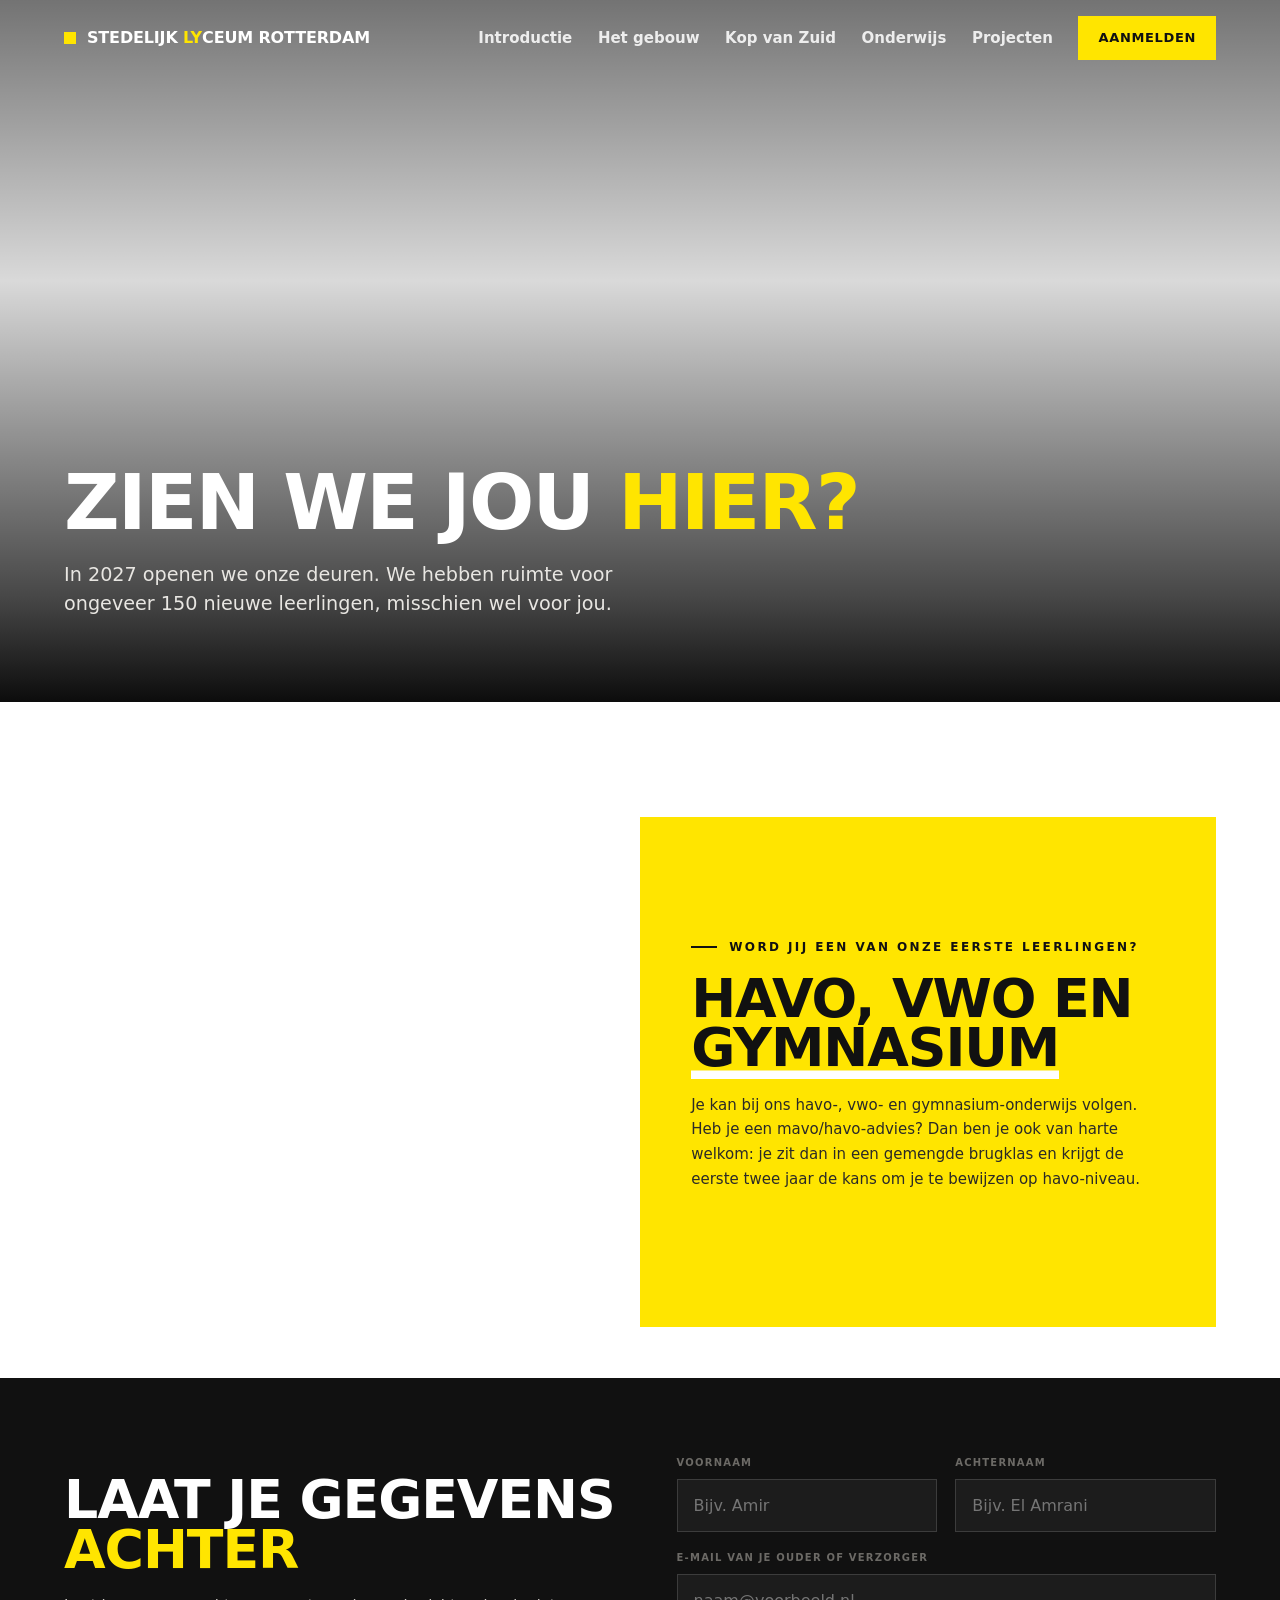
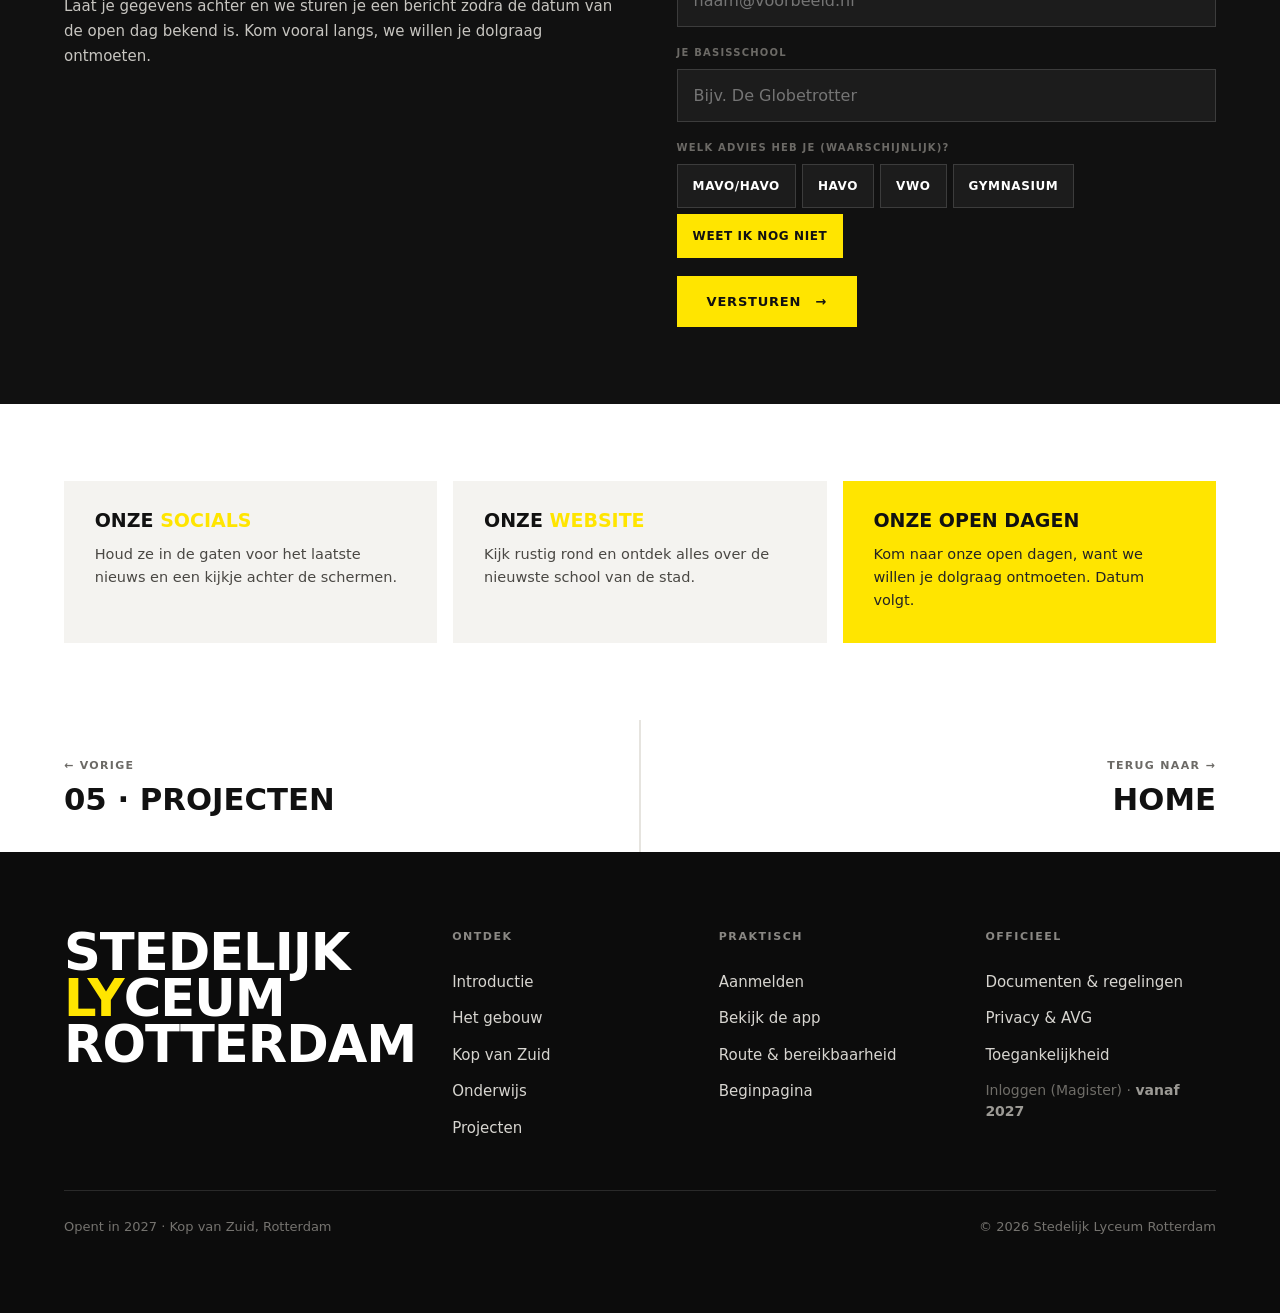
==== commit aea21c18: "Footer: link 'Beginpagina' (welkom.html) op alle paginas + mobiele app Co-Authored-By: Claude Opus 4" ====
--- a/aanmelden.html
+++ b/aanmelden.html
@@ -119,6 +119,7 @@
         <a href="aanmelden.html">Aanmelden</a>
         <a href="app.html">Bekijk de app</a>
         <a href="kop-van-zuid.html">Route &amp; bereikbaarheid</a>
+        <a href="welkom.html">Beginpagina</a>
       </div>
       <div class="foot__col">
         <h4>Officieel</h4>
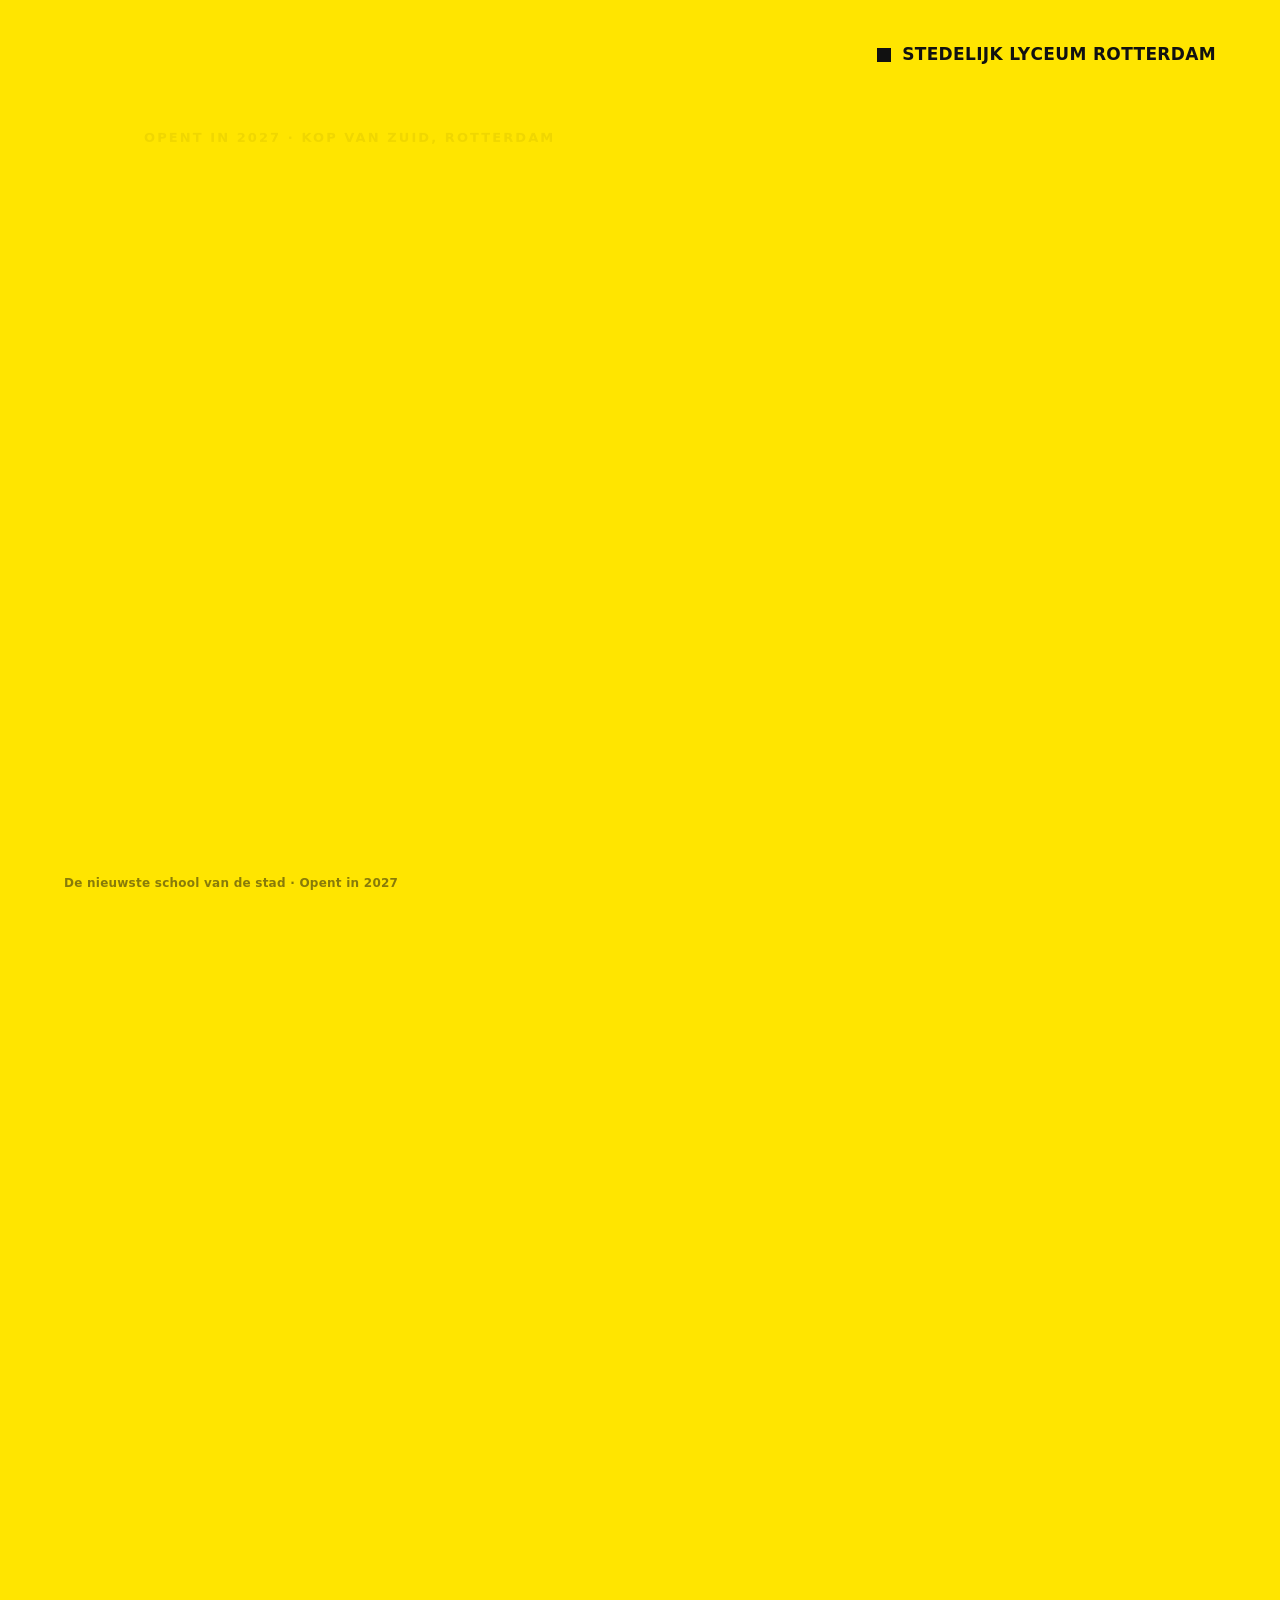
==== commit 31ebfefe: "Homepage-kop: 'Hé [Naam], kies jij ook...' (zonder naam: 'Kies jij ook...'); footer-Beginpagina teru" ====
--- a/aanmelden.html
+++ b/aanmelden.html
@@ -6,7 +6,7 @@
 <title>Aanmelden · Stedelijk Lyceum Rotterdam</title>
 <meta name="description" content="Ruimte voor ongeveer 150 nieuwe leerlingen, havo, vwo en gymnasium. Laat je gegevens achter en blijf op de hoogte van onze open dagen.">
 <script>(function(){var w=window.innerWidth||document.documentElement.clientWidth||0;if(w>0&&w<=820){window.location.replace('app.html');}})();</script>
-<link rel="stylesheet" href="assets/site.css?v=46">
+<link rel="stylesheet" href="assets/site.css?v=47">
 </head>
 <body data-hero>
 <div class="progress"></div>
@@ -119,7 +119,6 @@
         <a href="aanmelden.html">Aanmelden</a>
         <a href="app.html">Bekijk de app</a>
         <a href="kop-van-zuid.html">Route &amp; bereikbaarheid</a>
-        <a href="welkom.html">Beginpagina</a>
       </div>
       <div class="foot__col">
         <h4>Officieel</h4>
@@ -136,6 +135,6 @@
   </div>
 </footer>
 
-<script src="assets/site.js?v=46"></script>
+<script src="assets/site.js?v=47"></script>
 </body>
 </html>
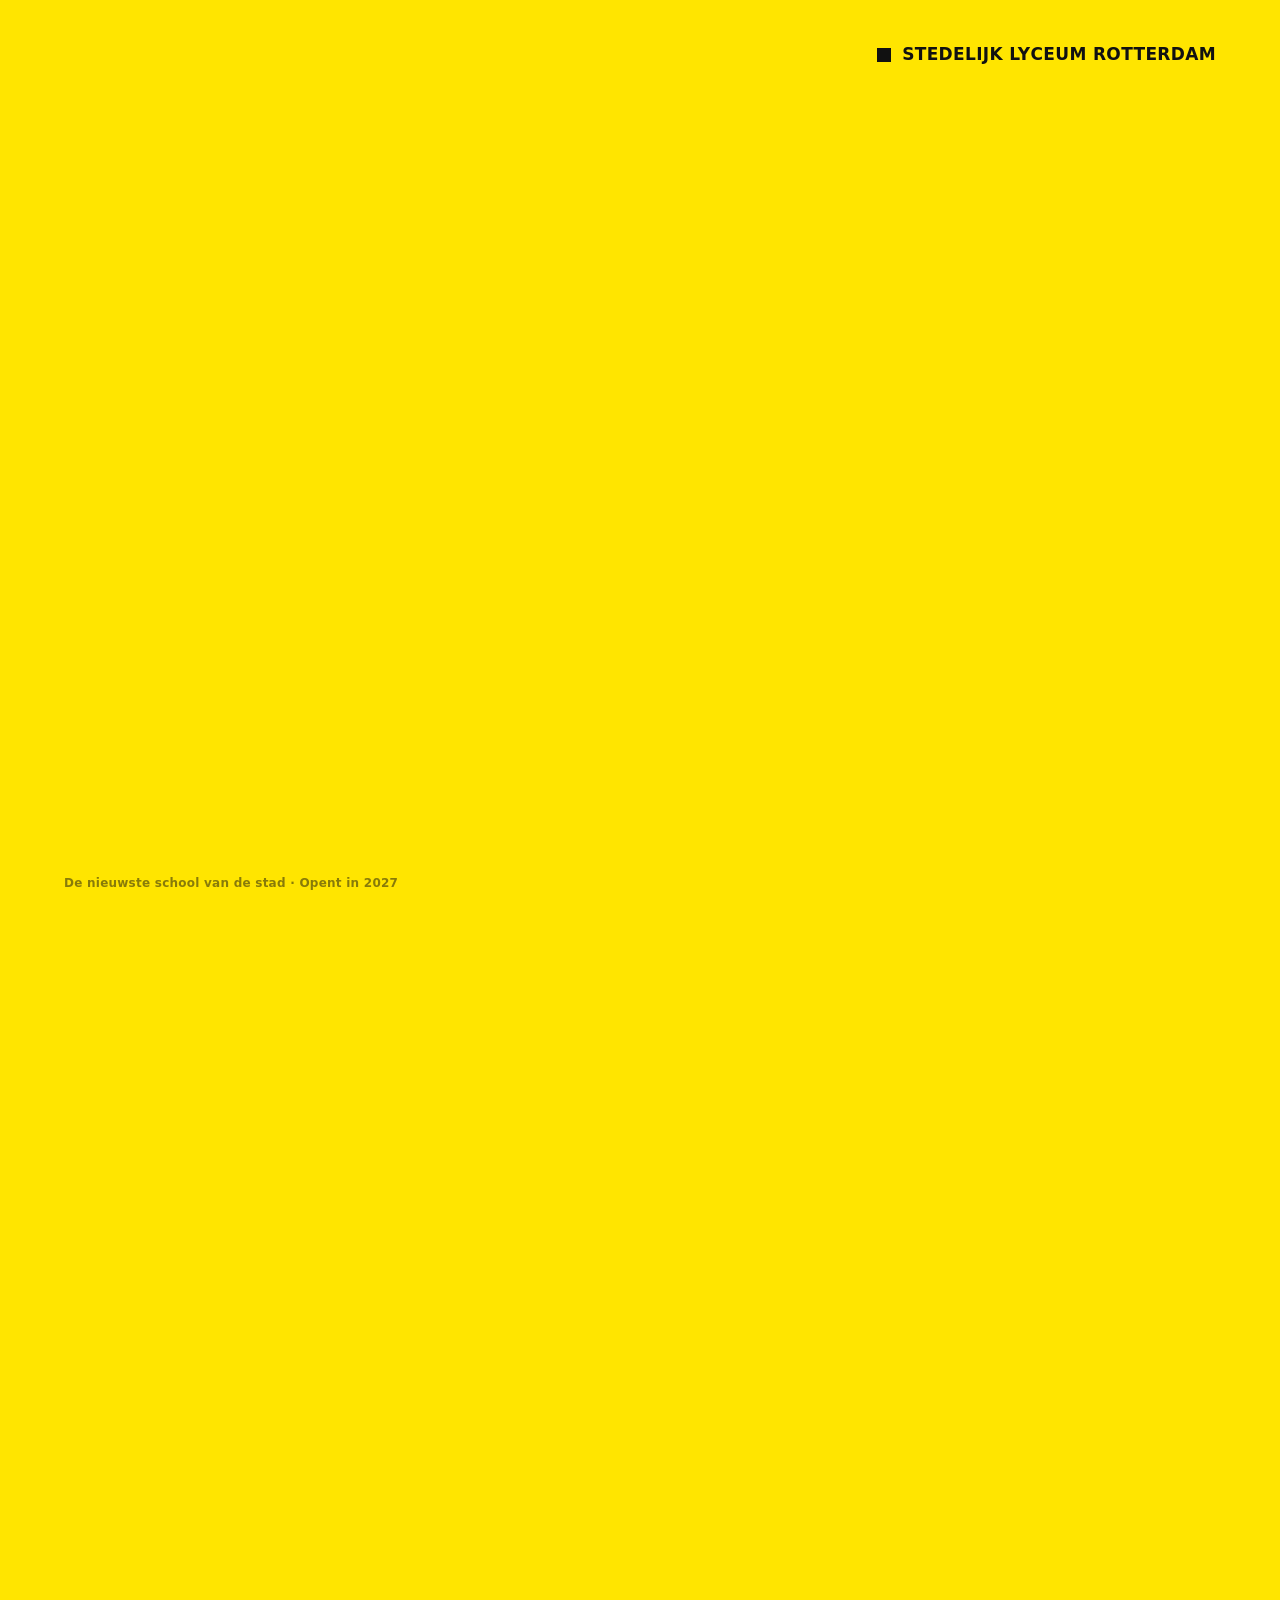
==== commit b452eed3: "Cookiebeleid: opt-in cookiebanner + cookieverklaring (AVG/cookiewet), klaar voor social media campag" ====
--- a/aanmelden.html
+++ b/aanmelden.html
@@ -124,6 +124,8 @@
         <h4>Officieel</h4>
         <a href="documenten.html">Documenten &amp; regelingen</a>
         <a href="privacy.html">Privacy &amp; AVG</a>
+        <a href="cookies.html">Cookieverklaring</a>
+        <a href="#" data-cookie-open>Cookievoorkeuren</a>
         <a href="documenten.html#toegankelijkheid">Toegankelijkheid</a>
         <span class="foot__soon">Inloggen (Magister) · <b>vanaf 2027</b></span>
       </div>
@@ -136,5 +138,6 @@
 </footer>
 
 <script src="assets/site.js?v=47"></script>
+<script src="assets/cookies.js?v=1"></script>
 </body>
 </html>
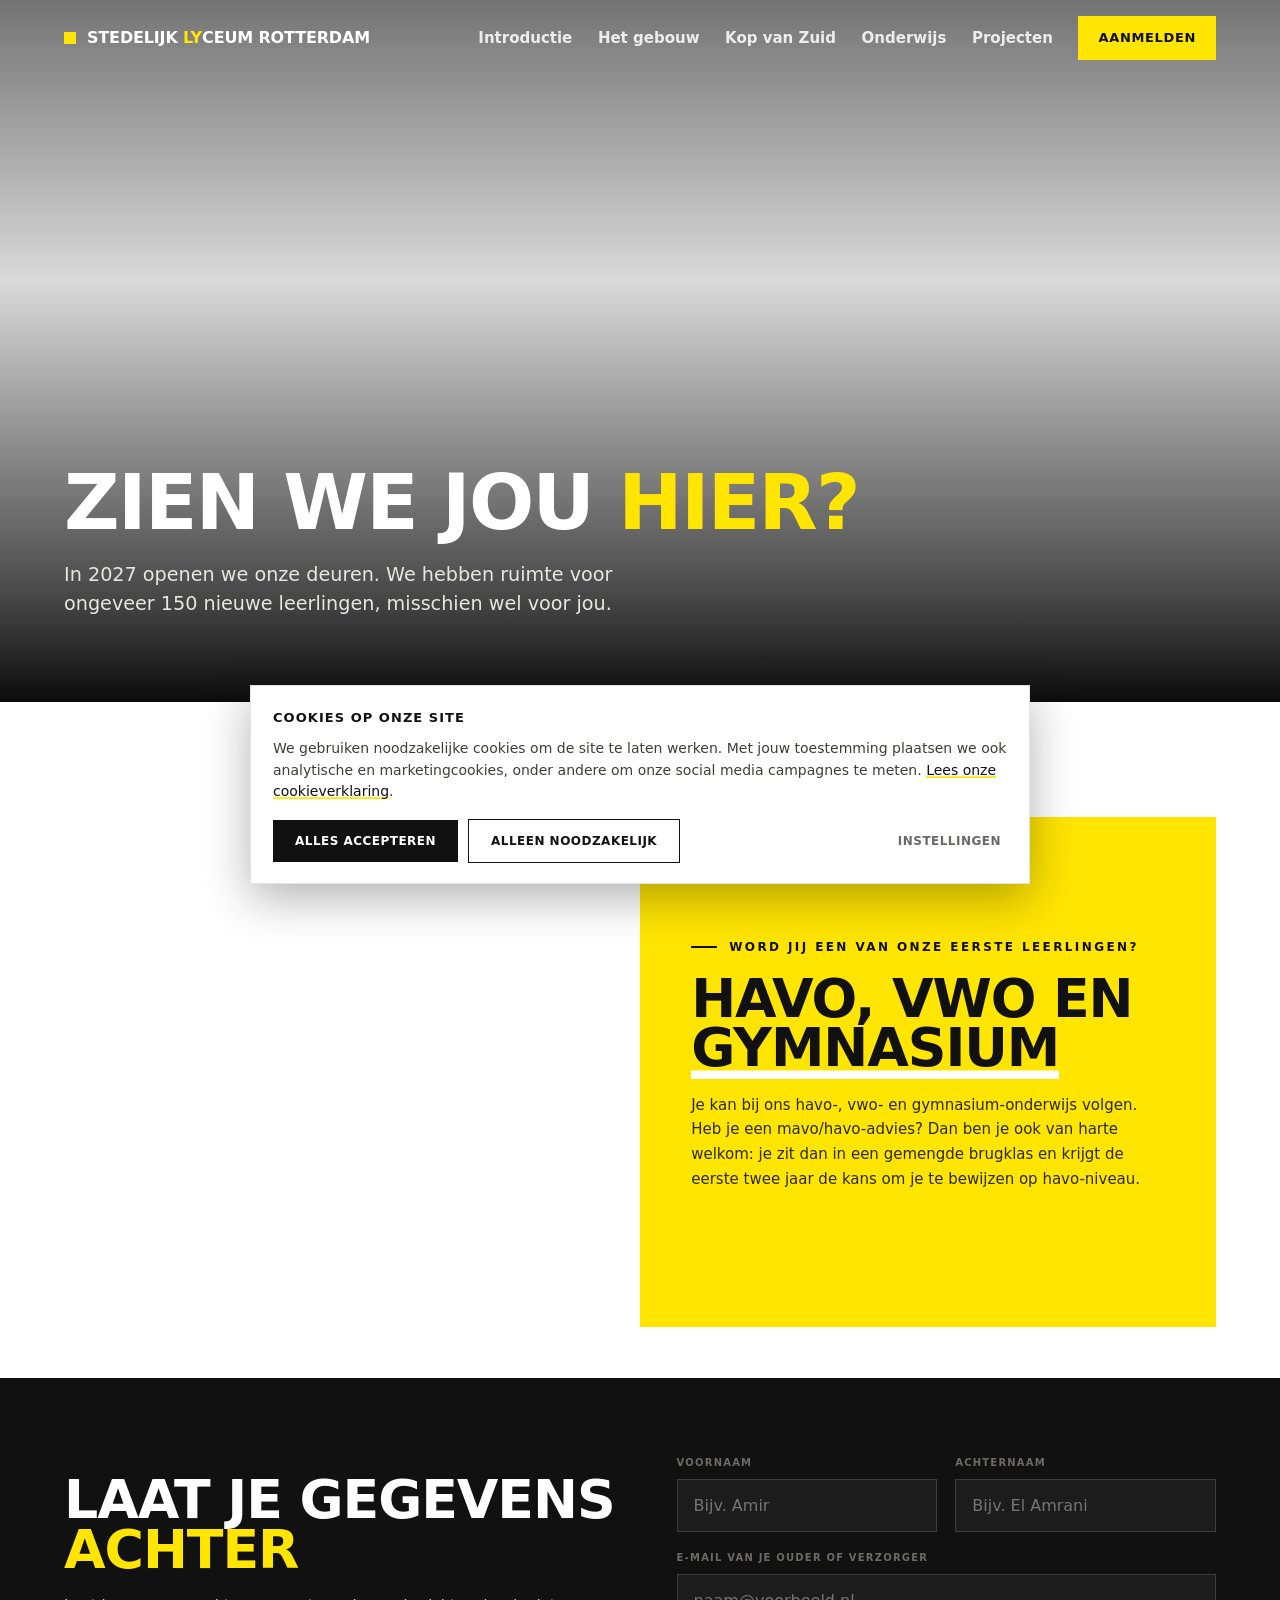
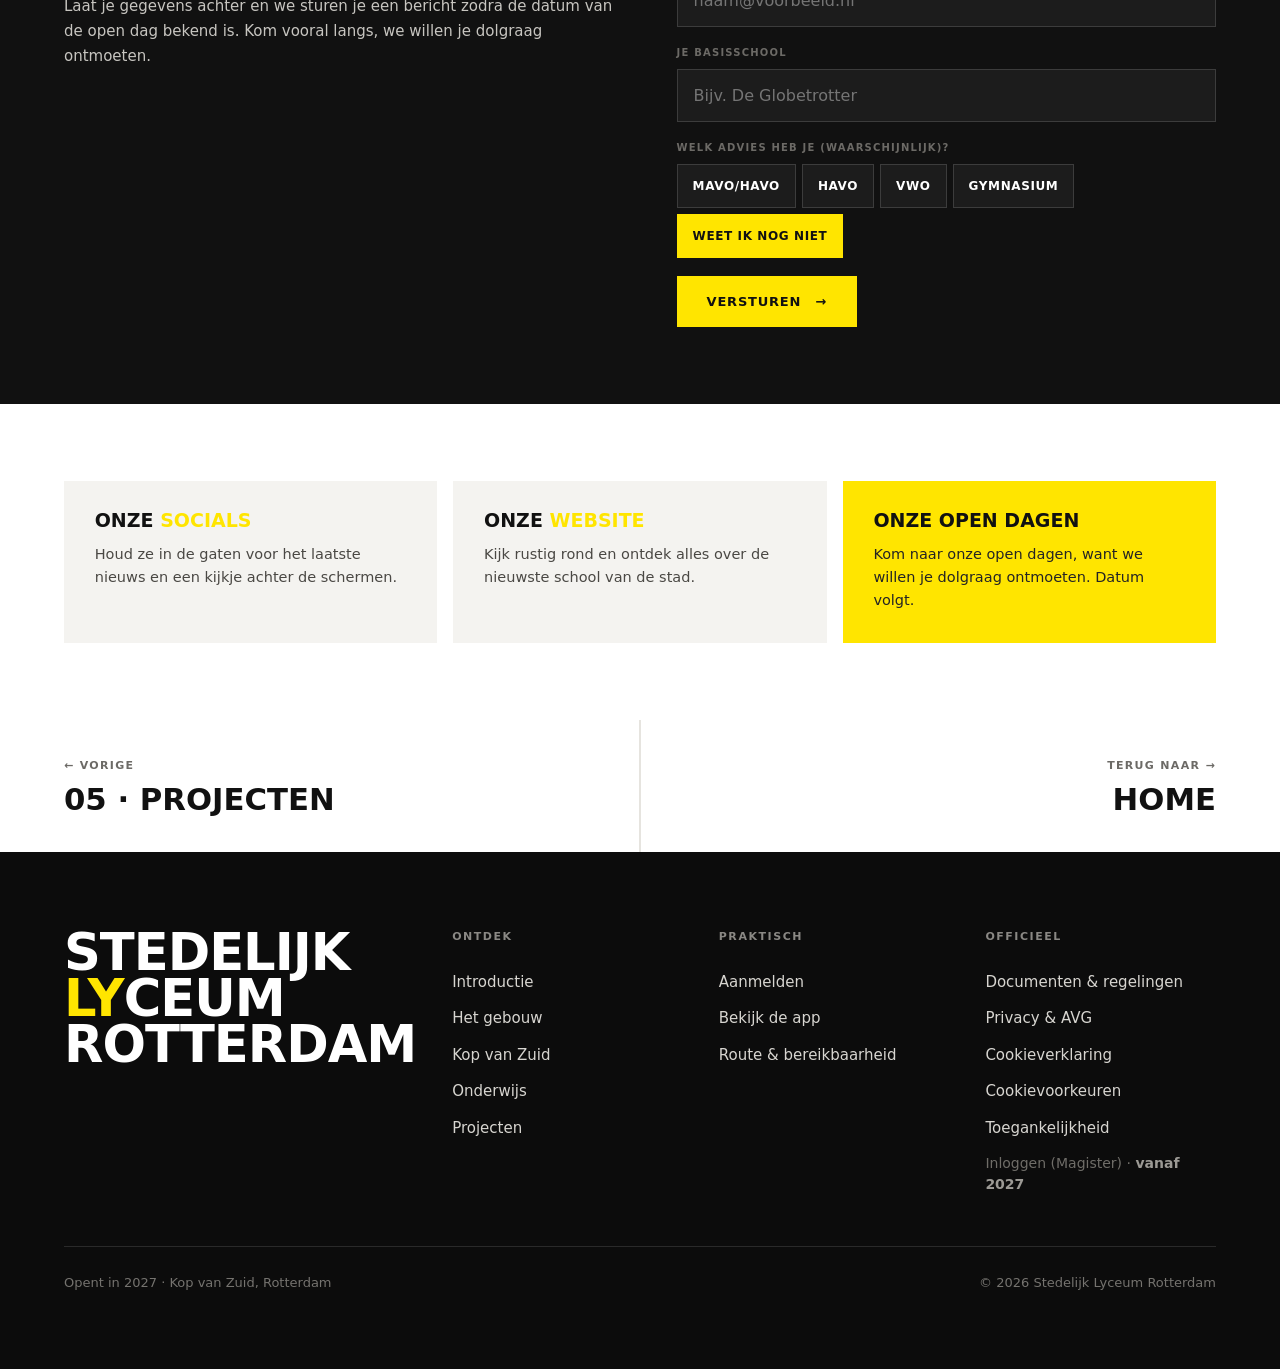
==== commit 4855d3a5: "Meta-pixel Lead-event bij geslaagde aanmelding (desktop + app), via veilige slrTrack-helper (alleen " ====
--- a/aanmelden.html
+++ b/aanmelden.html
@@ -137,7 +137,7 @@
   </div>
 </footer>
 
-<script src="assets/site.js?v=47"></script>
-<script src="assets/cookies.js?v=1"></script>
+<script src="assets/site.js?v=48"></script>
+<script src="assets/cookies.js?v=3"></script>
 </body>
 </html>
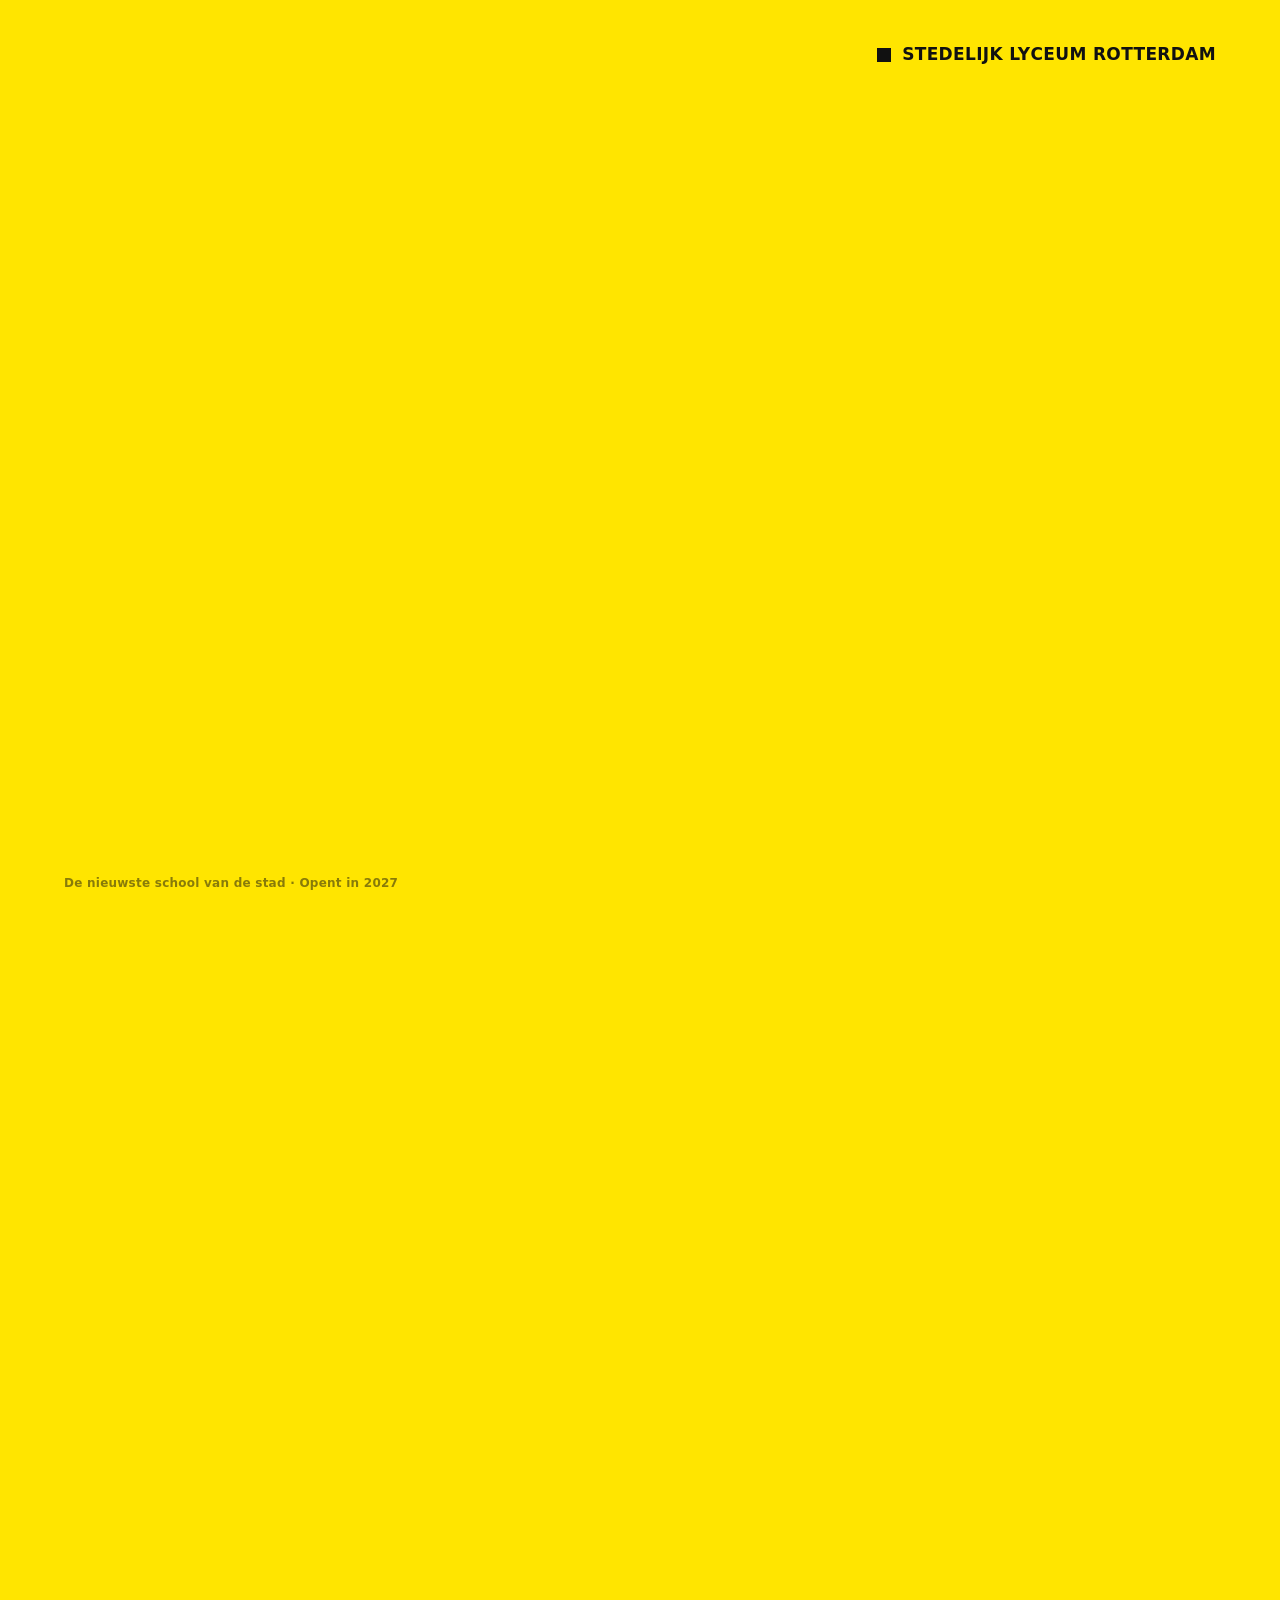
==== commit f90d4b3b: "Privacy netjes afgerond: privacy-akkoord bij formulier, routekaart klik-om-te-laden, privacyverklari" ====
--- a/aanmelden.html
+++ b/aanmelden.html
@@ -6,7 +6,7 @@
 <title>Aanmelden · Stedelijk Lyceum Rotterdam</title>
 <meta name="description" content="Ruimte voor ongeveer 150 nieuwe leerlingen, havo, vwo en gymnasium. Laat je gegevens achter en blijf op de hoogte van onze open dagen.">
 <script>(function(){var w=window.innerWidth||document.documentElement.clientWidth||0;if(w>0&&w<=820){window.location.replace('app.html');}})();</script>
-<link rel="stylesheet" href="assets/site.css?v=47">
+<link rel="stylesheet" href="assets/site.css?v=49">
 </head>
 <body data-hero>
 <div class="progress"></div>
@@ -80,6 +80,7 @@
             </div>
           </div>
           <button class="btn btn--y form__submit" type="button" data-submit>Versturen <span class="ar">→</span></button>
+          <p class="form__consent">Door te versturen ga je akkoord met onze <a href="privacy.html">privacyverklaring</a>. We gebruiken je gegevens alleen om je op de hoogte te houden van de opening en de open dagen.</p>
         </div>
       </div>
     </div>
--- a/assets/site.css
+++ b/assets/site.css
@@ -377,6 +377,8 @@
 .dark .chip{background:var(--ink-2);border-color:rgba(255,255,255,.14);color:#fff}
 .chip.is-on{background:var(--accent);color:#111;border-color:var(--accent)}
 .form__submit{grid-column:1/-1;justify-self:start}
+.form__consent{grid-column:1/-1;font-weight:300;font-size:12.5px;line-height:1.55;color:#8a8884;margin:2px 0 0;max-width:56ch}
+.form__consent a{color:#fff;box-shadow:inset 0 -.12em 0 var(--accent)}
 .done{background:var(--accent);color:#111;padding:clamp(30px,3vw,52px)}
 .done__k{font-weight:700;text-transform:uppercase;font-size:11px;letter-spacing:.14em;margin-bottom:14px}
 .done__h{font-weight:800;text-transform:uppercase;font-size:clamp(30px,3.4vw,50px);line-height:.86}
@@ -657,6 +659,11 @@
 /* ---------- routeplanner (Leaflet-kaart) ---------- */
 .planner{position:relative;height:clamp(460px,54vw,640px);border:1px solid var(--line);overflow:hidden;background:#e9e9e7}
 .planner__map{position:absolute;inset:0;z-index:1}
+.planner__consent{position:absolute;inset:0;z-index:20;background:var(--bone);display:flex;align-items:center;justify-content:center;padding:clamp(24px,5vw,52px)}
+.planner__consent-in{max-width:460px}
+.planner__consent-t{font-weight:800;text-transform:uppercase;font-size:12px;letter-spacing:.08em;color:#6b6963;margin-bottom:12px}
+.planner__consent-p{font-size:14.5px;line-height:1.55;color:#3f3d39;margin:0 0 22px}
+.planner__consent-p a{color:#111;box-shadow:inset 0 -.12em 0 var(--accent)}
 .planner__map .leaflet-container{height:100%;width:100%;background:#eceae6;font-family:inherit}
 /* subtiele, rustige kaartkleur (verfijnder) */
 .planner__map .leaflet-tile-pane{filter:saturate(.72) brightness(1.03) contrast(1.02)}
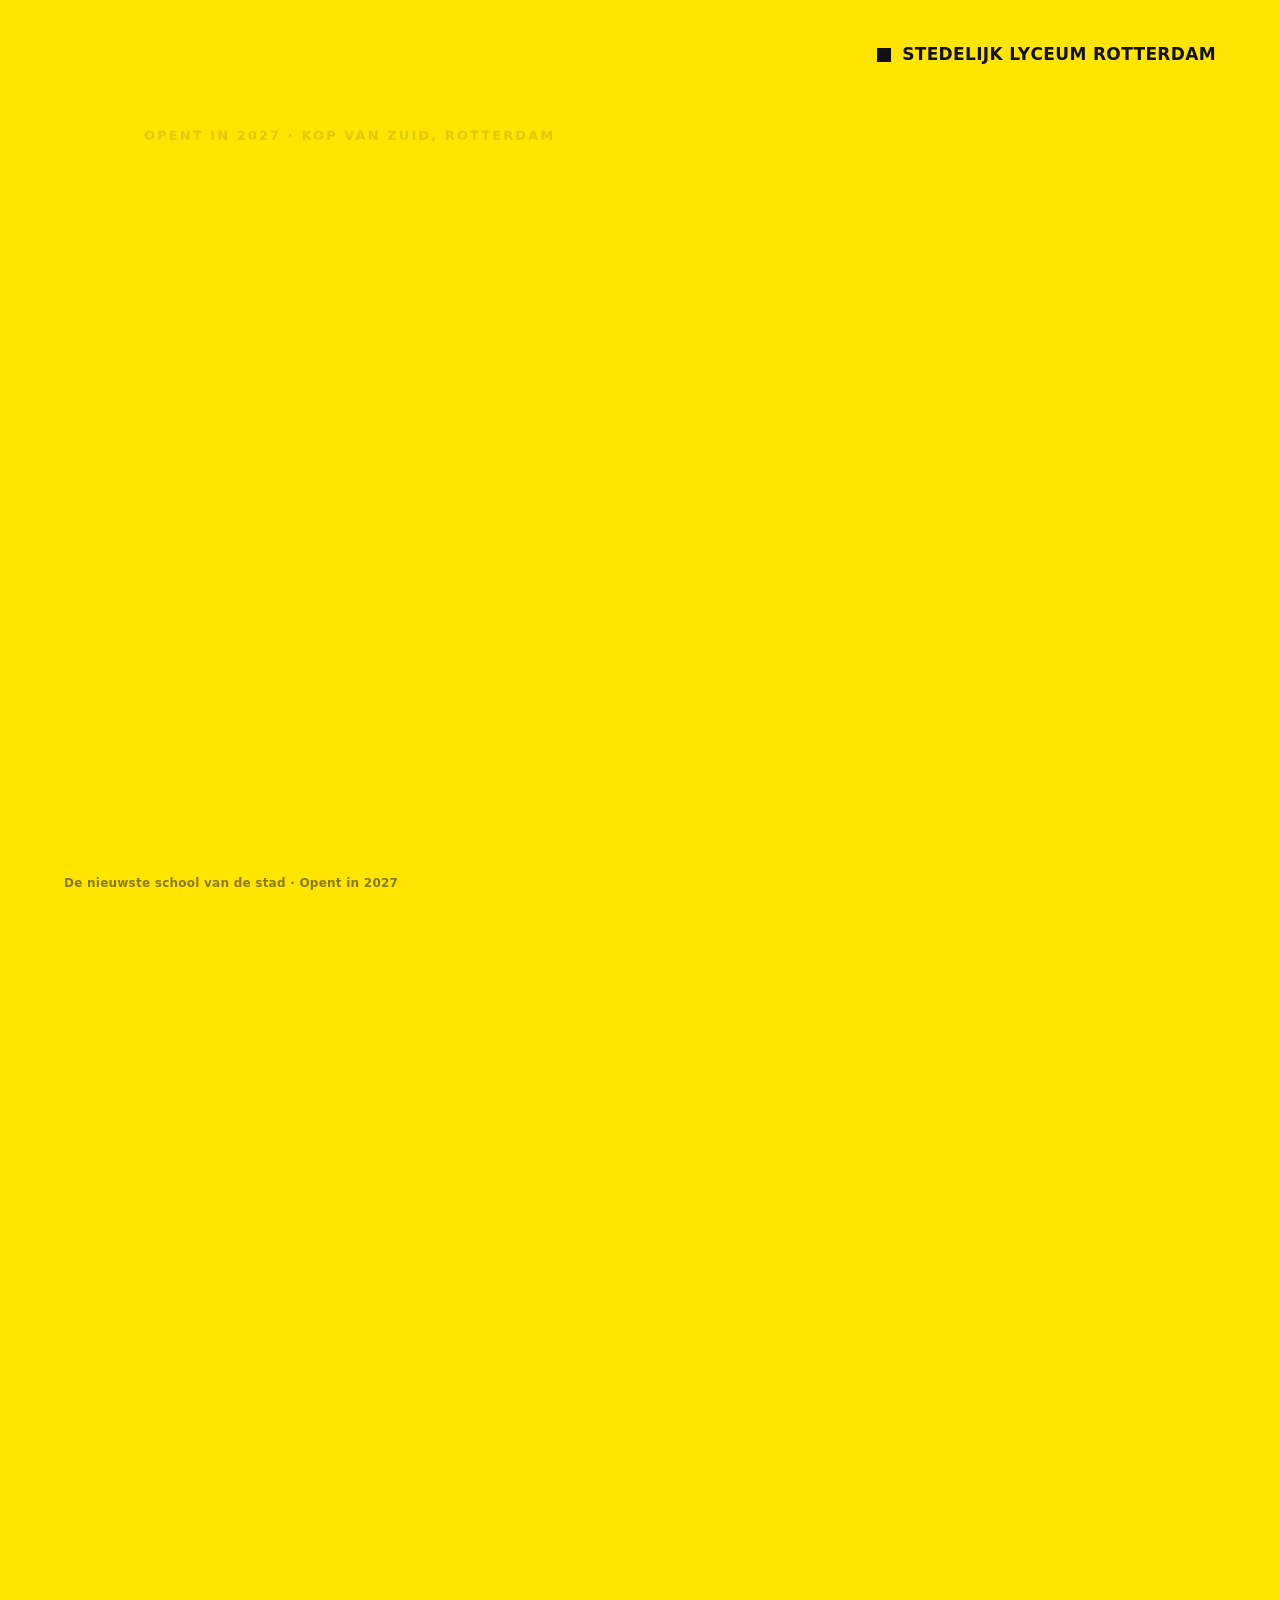
==== commit 8aa5b9cc: "Pre-launch: noindex op alle paginas + robots.txt (nog niet indexeren) Co-Authored-By: Claude Opus 4." ====
--- a/aanmelden.html
+++ b/aanmelden.html
@@ -3,6 +3,7 @@
 <head>
 <meta charset="utf-8">
 <meta name="viewport" content="width=device-width, initial-scale=1">
+<meta name="robots" content="noindex, nofollow">
 <title>Aanmelden · Stedelijk Lyceum Rotterdam</title>
 <meta name="description" content="Ruimte voor ongeveer 150 nieuwe leerlingen, havo, vwo en gymnasium. Laat je gegevens achter en blijf op de hoogte van onze open dagen.">
 <script>(function(){var w=window.innerWidth||document.documentElement.clientWidth||0;if(w>0&&w<=820){window.location.replace('app.html');}})();</script>
